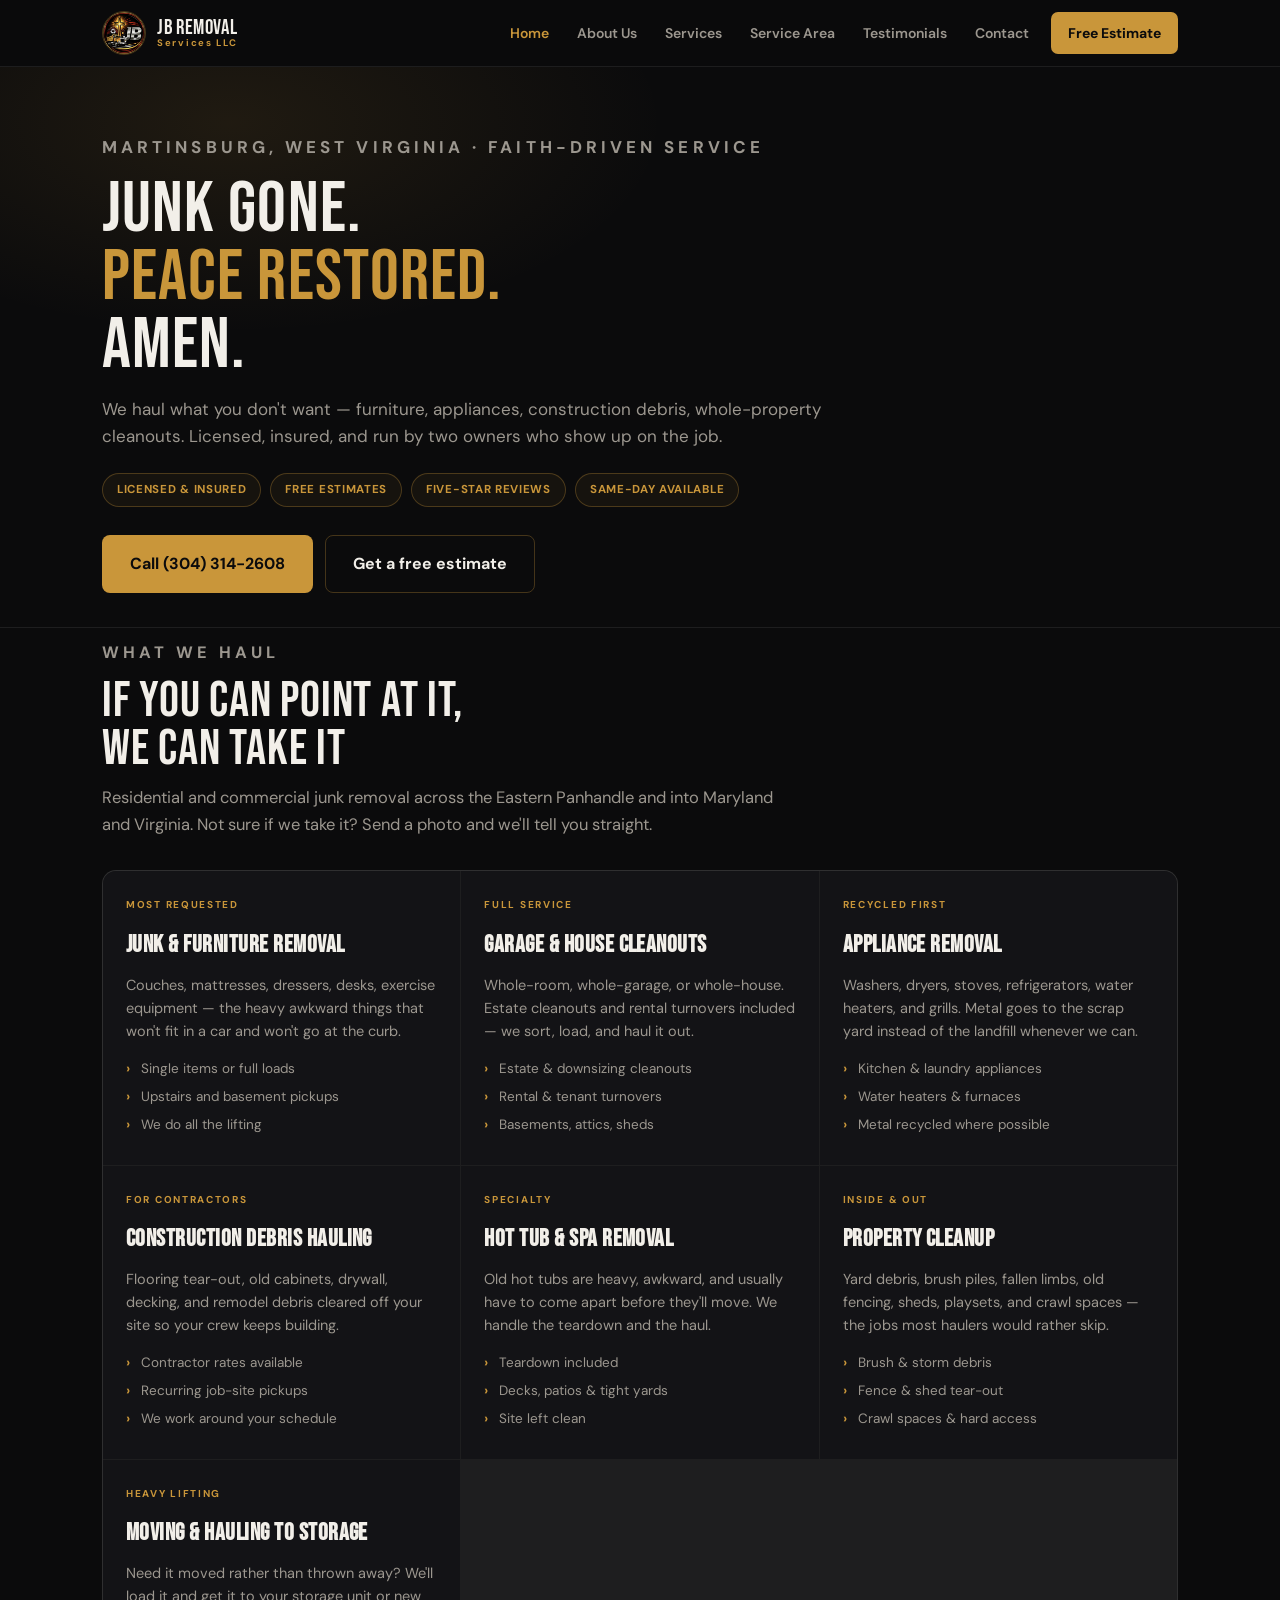
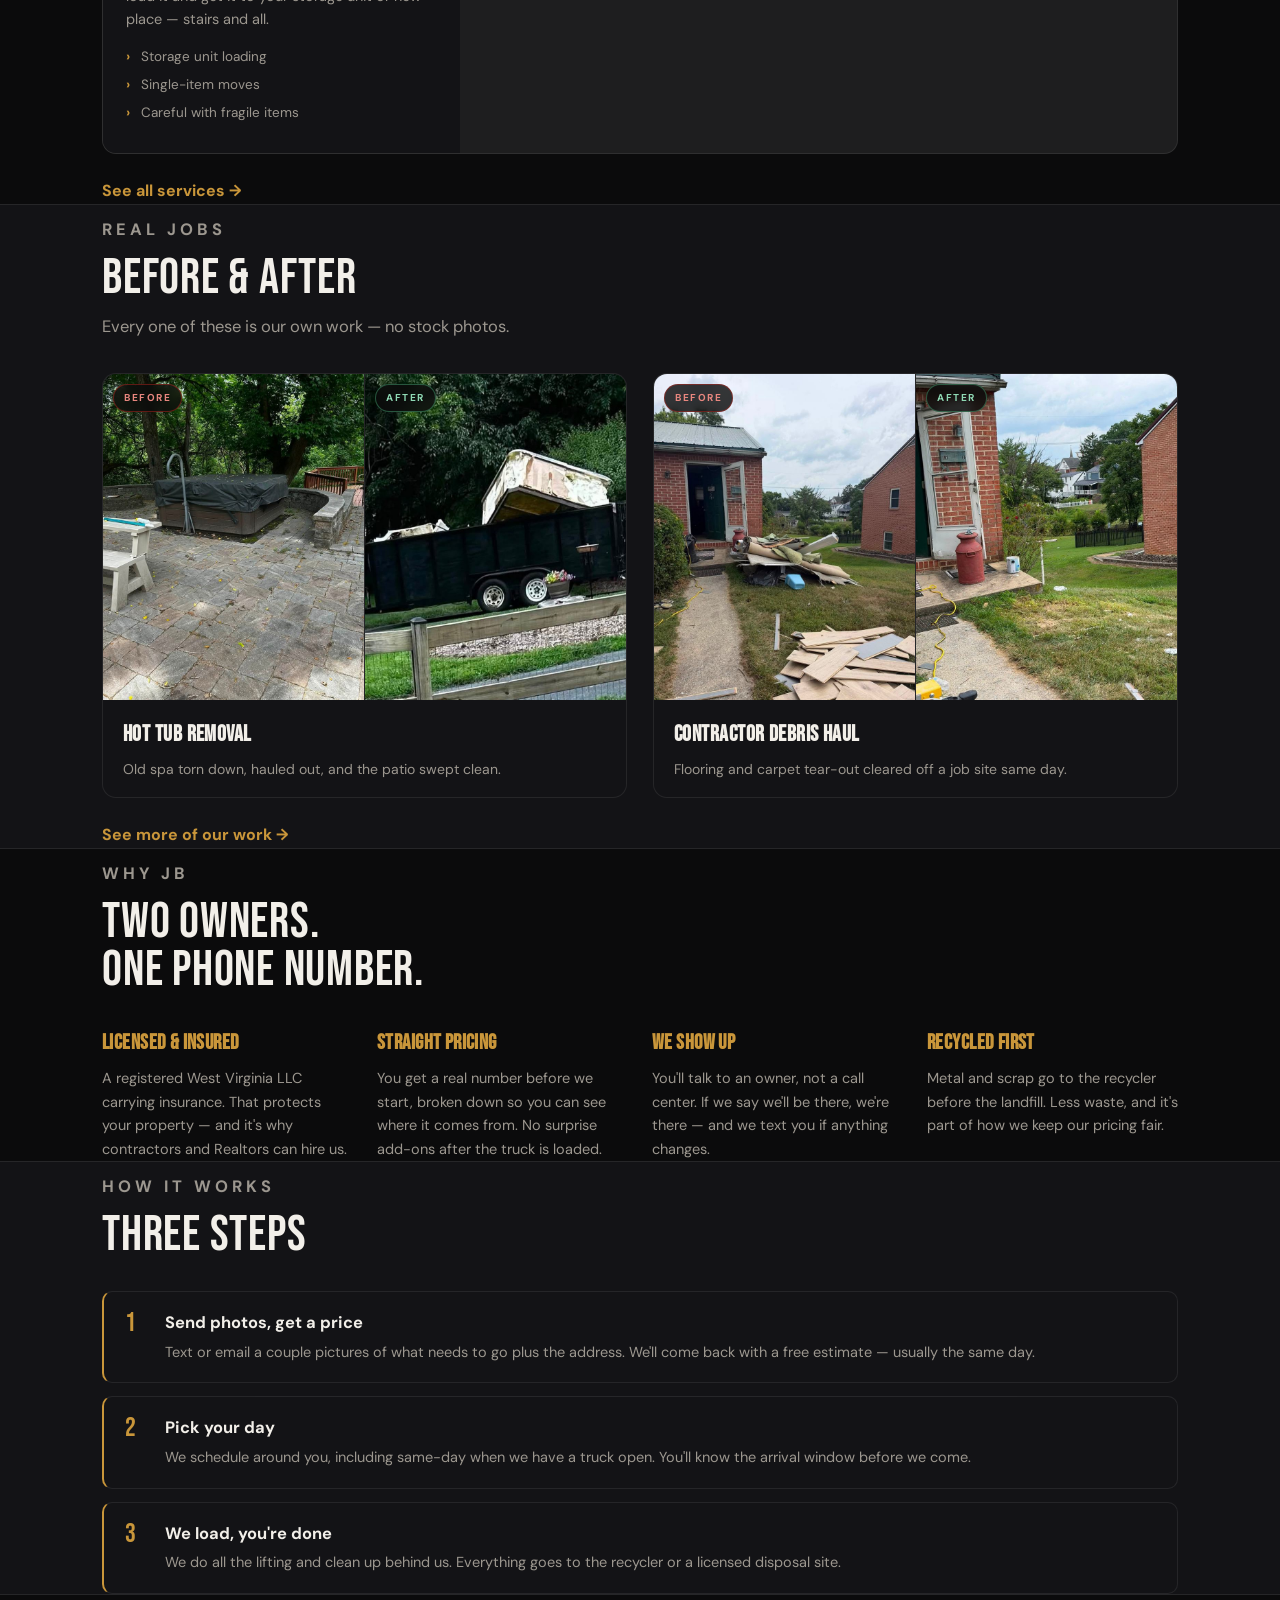
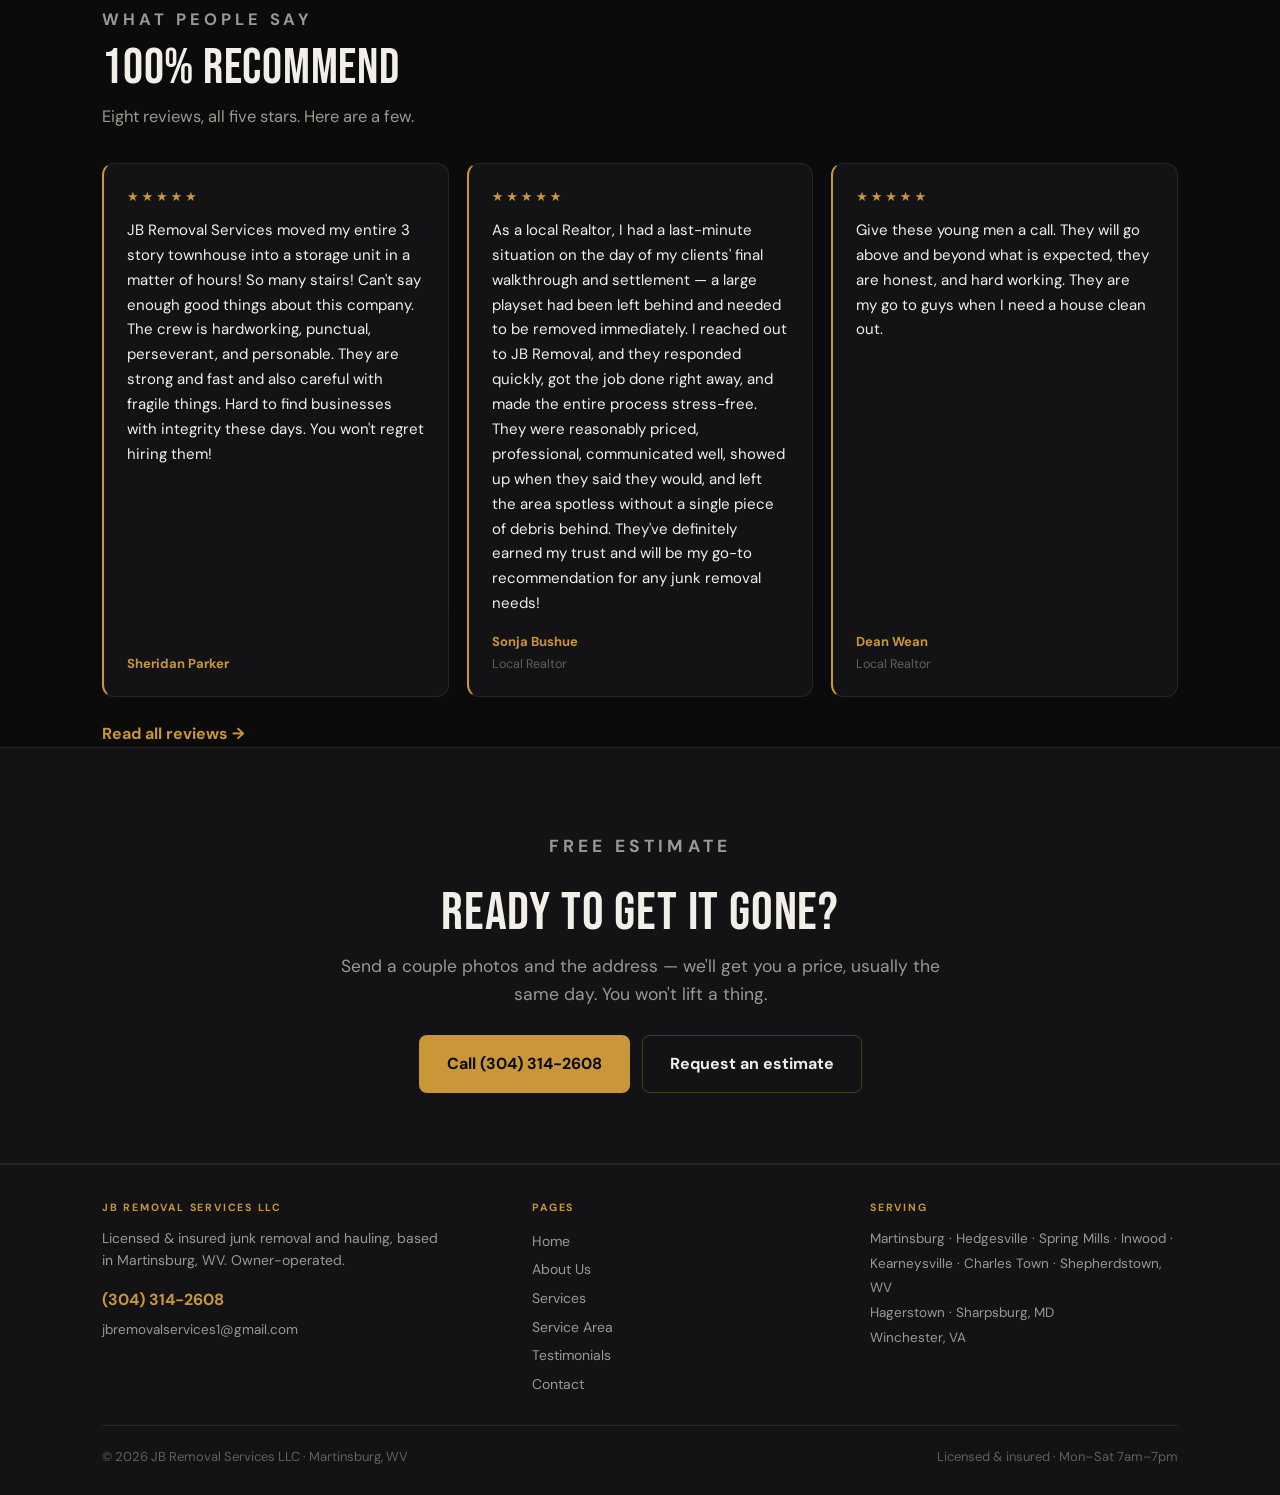
==== index.html @ 70700428 "Add files via upload" ====
<!DOCTYPE html>
<html lang="en">
<head>
<meta charset="UTF-8">
<meta name="viewport" content="width=device-width, initial-scale=1.0">
<title>Junk Removal in Martinsburg, WV | JB Removal Services</title>
<meta name="description" content="Licensed & insured junk removal in Martinsburg, WV. Furniture, appliances, cleanouts, construction debris, hot tub removal. Serving WV, MD & VA. Free estimates — call (304) 314-2608.">
<link rel="canonical" href="https://jbremovalservices.com/">
<meta name="robots" content="index, follow">
<meta property="og:type" content="website">
<meta property="og:site_name" content="JB Removal Services">
<meta property="og:title" content="Junk Removal in Martinsburg, WV | JB Removal Services">
<meta property="og:description" content="Licensed & insured junk removal in Martinsburg, WV. Furniture, appliances, cleanouts, construction debris, hot tub removal. Serving WV, MD & VA. Free estimates — call (304) 314-2608.">
<meta property="og:url" content="https://jbremovalservices.com/">
<meta property="og:image" content="https://jbremovalservices.com/logo.jpg">
<meta name="theme-color" content="#0B0B0C">
<link rel="icon" href="logo.jpg">
<link rel="preconnect" href="https://fonts.googleapis.com">
<link rel="preconnect" href="https://fonts.gstatic.com" crossorigin>
<link href="https://fonts.googleapis.com/css2?family=Bebas+Neue&family=DM+Sans:wght@400;500;600;700&display=swap" rel="stylesheet">
<link rel="stylesheet" href="style.css">
<script type="application/ld+json">
{
  "@context": "https://schema.org",
  "@type": "LocalBusiness",
  "@id": "https://jbremovalservices.com/#business",
  "name": "JB Removal Services",
  "alternateName": "JB Removal Services LLC",
  "description": "Licensed and insured junk removal, hauling, and property cleanout services for residential and commercial customers across West Virginia's Eastern Panhandle, western Maryland, and northern Virginia.",
  "url": "https://jbremovalservices.com/",
  "logo": "https://jbremovalservices.com/logo.jpg",
  "image": "https://jbremovalservices.com/hot-tub-after.jpg",
  "telephone": "+13043142608",
  "email": "jbremovalservices1@gmail.com",
  "priceRange": "$$",
  "foundingDate": "2026",
  "address": {
    "@type": "PostalAddress",
    "addressLocality": "Martinsburg",
    "addressRegion": "WV",
    "postalCode": "25403",
    "addressCountry": "US"
  },
  "areaServed": [
    { "@type": "City", "name": "Martinsburg", "addressRegion": "WV" },
    { "@type": "City", "name": "Hedgesville", "addressRegion": "WV" },
    { "@type": "City", "name": "Spring Mills", "addressRegion": "WV" },
    { "@type": "City", "name": "Inwood", "addressRegion": "WV" },
    { "@type": "City", "name": "Kearneysville", "addressRegion": "WV" },
    { "@type": "City", "name": "Charles Town", "addressRegion": "WV" },
    { "@type": "City", "name": "Shepherdstown", "addressRegion": "WV" },
    { "@type": "City", "name": "Hagerstown", "addressRegion": "MD" },
    { "@type": "City", "name": "Sharpsburg", "addressRegion": "MD" },
    { "@type": "City", "name": "Winchester", "addressRegion": "VA" }
  ],
  "openingHoursSpecification": [{
    "@type": "OpeningHoursSpecification",
    "dayOfWeek": ["Monday","Tuesday","Wednesday","Thursday","Friday","Saturday"],
    "opens": "07:00",
    "closes": "19:00"
  }],
  "aggregateRating": {
    "@type": "AggregateRating",
    "ratingValue": "5",
    "reviewCount": "11",
    "bestRating": "5"
  },
  "hasOfferCatalog": {
    "@type": "OfferCatalog",
    "name": "Junk Removal & Hauling Services",
    "itemListElement": [
      { "@type": "Offer", "itemOffered": { "@type": "Service", "name": "Junk & Furniture Removal" } },
      { "@type": "Offer", "itemOffered": { "@type": "Service", "name": "Garage & House Cleanouts" } },
      { "@type": "Offer", "itemOffered": { "@type": "Service", "name": "Appliance Removal" } },
      { "@type": "Offer", "itemOffered": { "@type": "Service", "name": "Construction Debris Hauling" } },
      { "@type": "Offer", "itemOffered": { "@type": "Service", "name": "Hot Tub & Spa Removal" } },
      { "@type": "Offer", "itemOffered": { "@type": "Service", "name": "Property Cleanup" } },
      { "@type": "Offer", "itemOffered": { "@type": "Service", "name": "Moving & Hauling to Storage" } }
    ]
  }
}
</script>
</head>
<body>
<header class="bar">
  <div class="bar-in">
    <a class="brand" href="index.html">
      <img src="logo.jpg" alt="JB Removal Services logo" width="44" height="44">
      <span class="brand-txt">JB Removal<span>Services LLC</span></span>
    </a>
    <button class="burger" aria-label="Menu" aria-expanded="false" onclick="var n=document.getElementById('nav');n.classList.toggle('open');this.setAttribute('aria-expanded',n.classList.contains('open'))">&#9776;</button>
    <nav id="nav">
    <a href="index.html" aria-current="page">Home</a>
    <a href="about.html">About Us</a>
    <a href="services.html">Services</a>
    <a href="service-area.html">Service Area</a>
    <a href="testimonials.html">Testimonials</a>
    <a href="contact.html">Contact</a>
    <a class="nav-cta" href="contact.html">Free Estimate</a>
    </nav>
  </div>
</header>
<main>
  <div class="phead">
    <div class="wrap">
      <p class="eyebrow">Martinsburg, West Virginia &middot; Faith-driven service</p>
      <h1 class="display">Junk gone.<br><span style="color:var(--gold)">Peace restored.</span><br>Amen.</h1>
      <p>We haul what you don't want — furniture, appliances, construction debris, whole-property cleanouts.
         Licensed, insured, and run by two owners who show up on the job.</p>
      <div class="trust" style="margin-top:22px">
        <span class="chip">Licensed &amp; insured</span>
        <span class="chip">Free estimates</span>
        <span class="chip">Five-star reviews</span>
        <span class="chip">Same-day available</span>
      </div>
      <div class="cta-row" style="margin-top:28px">
        <a class="btn btn-gold" href="tel:+13043142608">Call (304) 314-2608</a>
        <a class="btn btn-ghost" href="contact.html">Get a free estimate</a>
      </div>
    </div>
  </div>

  <section class="wrap">
    <div class="sec-head">
      <p class="eyebrow">What we haul</p>
      <h2 class="display">If you can point at it,<br>we can take it</h2>
      <p>Residential and commercial junk removal across the Eastern Panhandle and into Maryland and Virginia.
         Not sure if we take it? Send a photo and we'll tell you straight.</p>
    </div>
    <div class="svc-grid">
      <article class="svc">
        <span class="svc-tag">Most requested</span>
        <h3>Junk &amp; furniture removal</h3>
        <p>Couches, mattresses, dressers, desks, exercise equipment — the heavy awkward things that won't fit in a car and won't go at the curb.</p>
        <ul><li>Single items or full loads</li><li>Upstairs and basement pickups</li><li>We do all the lifting</li></ul>
      </article>
      <article class="svc">
        <span class="svc-tag">Full service</span>
        <h3>Garage &amp; house cleanouts</h3>
        <p>Whole-room, whole-garage, or whole-house. Estate cleanouts and rental turnovers included — we sort, load, and haul it out.</p>
        <ul><li>Estate &amp; downsizing cleanouts</li><li>Rental &amp; tenant turnovers</li><li>Basements, attics, sheds</li></ul>
      </article>
      <article class="svc">
        <span class="svc-tag">Recycled first</span>
        <h3>Appliance removal</h3>
        <p>Washers, dryers, stoves, refrigerators, water heaters, and grills. Metal goes to the scrap yard instead of the landfill whenever we can.</p>
        <ul><li>Kitchen &amp; laundry appliances</li><li>Water heaters &amp; furnaces</li><li>Metal recycled where possible</li></ul>
      </article>
      <article class="svc">
        <span class="svc-tag">For contractors</span>
        <h3>Construction debris hauling</h3>
        <p>Flooring tear-out, old cabinets, drywall, decking, and remodel debris cleared off your site so your crew keeps building.</p>
        <ul><li>Contractor rates available</li><li>Recurring job-site pickups</li><li>We work around your schedule</li></ul>
      </article>
      <article class="svc">
        <span class="svc-tag">Specialty</span>
        <h3>Hot tub &amp; spa removal</h3>
        <p>Old hot tubs are heavy, awkward, and usually have to come apart before they'll move. We handle the teardown and the haul.</p>
        <ul><li>Teardown included</li><li>Decks, patios &amp; tight yards</li><li>Site left clean</li></ul>
      </article>
      <article class="svc">
        <span class="svc-tag">Inside &amp; out</span>
        <h3>Property cleanup</h3>
        <p>Yard debris, brush piles, fallen limbs, old fencing, sheds, playsets, and crawl spaces — the jobs most haulers would rather skip.</p>
        <ul><li>Brush &amp; storm debris</li><li>Fence &amp; shed tear-out</li><li>Crawl spaces &amp; hard access</li></ul>
      </article>
      <article class="svc">
        <span class="svc-tag">Heavy lifting</span>
        <h3>Moving &amp; hauling to storage</h3>
        <p>Need it moved rather than thrown away? We'll load it and get it to your storage unit or new place — stairs and all.</p>
        <ul><li>Storage unit loading</li><li>Single-item moves</li><li>Careful with fragile items</li></ul>
      </article>
    </div>
    <p style="margin-top:24px"><a href="services.html" style="color:var(--gold);font-weight:700;text-decoration:none">See all services &rarr;</a></p>
  </section>

  <div class="band">
    <section class="wrap">
      <div class="sec-head">
        <p class="eyebrow">Real jobs</p>
        <h2 class="display">Before &amp; after</h2>
        <p>Every one of these is our own work — no stock photos.</p>
      </div>
      <div class="ba-grid">
      <article class="ba">
        <div class="ba-imgs">
          <figure class="ba-fig before">
            <img src="hot-tub-before.jpg" alt="Hot tub removal before — JB Removal Services, Martinsburg WV" width="760" height="950" loading="lazy">
            <figcaption>Before</figcaption>
          </figure>
          <figure class="ba-fig after">
            <img src="hot-tub-after.jpg" alt="Hot tub removal after — area cleared by JB Removal Services" width="760" height="950" loading="lazy">
            <figcaption>After</figcaption>
          </figure>
        </div>
        <div class="ba-body">
          <h3>Hot tub removal</h3>
          <p>Old spa torn down, hauled out, and the patio swept clean.</p>
        </div>
      </article>
      <article class="ba">
        <div class="ba-imgs">
          <figure class="ba-fig before">
            <img src="construction-debris-before.jpg" alt="Contractor debris haul before — JB Removal Services, Martinsburg WV" width="760" height="950" loading="lazy">
            <figcaption>Before</figcaption>
          </figure>
          <figure class="ba-fig after">
            <img src="construction-debris-after.jpg" alt="Contractor debris haul after — area cleared by JB Removal Services" width="760" height="950" loading="lazy">
            <figcaption>After</figcaption>
          </figure>
        </div>
        <div class="ba-body">
          <h3>Contractor debris haul</h3>
          <p>Flooring and carpet tear-out cleared off a job site same day.</p>
        </div>
      </article>
    </div>
      <p style="margin-top:24px"><a href="services.html#gallery" style="color:var(--gold);font-weight:700;text-decoration:none">See more of our work &rarr;</a></p>
    </section>
  </div>

  <section class="wrap">
    <div class="sec-head">
      <p class="eyebrow">Why JB</p>
      <h2 class="display">Two owners.<br>One phone number.</h2>
    </div>
    <div class="value-grid">
      <div class="value">
        <h3>Licensed &amp; insured</h3>
        <p>A registered West Virginia LLC carrying insurance. That protects your property — and it's why contractors and Realtors can hire us.</p>
      </div>
      <div class="value">
        <h3>Straight pricing</h3>
        <p>You get a real number before we start, broken down so you can see where it comes from. No surprise add-ons after the truck is loaded.</p>
      </div>
      <div class="value">
        <h3>We show up</h3>
        <p>You'll talk to an owner, not a call center. If we say we'll be there, we're there — and we text you if anything changes.</p>
      </div>
      <div class="value">
        <h3>Recycled first</h3>
        <p>Metal and scrap go to the recycler before the landfill. Less waste, and it's part of how we keep our pricing fair.</p>
      </div>
    </div>
  </section>

  <div class="band">
    <section class="wrap">
      <div class="sec-head">
        <p class="eyebrow">How it works</p>
        <h2 class="display">Three steps</h2>
      </div>
      <div class="steps">
        <div class="step"><span class="step-n">1</span><div>
          <h3>Send photos, get a price</h3>
          <p>Text or email a couple pictures of what needs to go plus the address. We'll come back with a free estimate — usually the same day.</p>
        </div></div>
        <div class="step"><span class="step-n">2</span><div>
          <h3>Pick your day</h3>
          <p>We schedule around you, including same-day when we have a truck open. You'll know the arrival window before we come.</p>
        </div></div>
        <div class="step"><span class="step-n">3</span><div>
          <h3>We load, you're done</h3>
          <p>We do all the lifting and clean up behind us. Everything goes to the recycler or a licensed disposal site.</p>
        </div></div>
      </div>
    </section>
  </div>

  <section class="wrap">
    <div class="sec-head">
      <p class="eyebrow">What people say</p>
      <h2 class="display">100% recommend</h2>
      <p>Eight reviews, all five stars. Here are a few.</p>
    </div>
    <div class="rev-grid">
      <article class="rev">
        <div class="rev-stars" aria-label="5 out of 5 stars">&#9733;&#9733;&#9733;&#9733;&#9733;</div>
        <blockquote>JB Removal Services moved my entire 3 story townhouse into a storage unit in a matter of hours! So many stairs! Can't say enough good things about this company. The crew is hardworking, punctual, perseverant, and personable. They are strong and fast and also careful with fragile things. Hard to find businesses with integrity these days. You won't regret hiring them!</blockquote>
        <cite>Sheridan Parker</cite>
      </article>
      <article class="rev">
        <div class="rev-stars" aria-label="5 out of 5 stars">&#9733;&#9733;&#9733;&#9733;&#9733;</div>
        <blockquote>As a local Realtor, I had a last-minute situation on the day of my clients' final walkthrough and settlement — a large playset had been left behind and needed to be removed immediately. I reached out to JB Removal, and they responded quickly, got the job done right away, and made the entire process stress-free. They were reasonably priced, professional, communicated well, showed up when they said they would, and left the area spotless without a single piece of debris behind. They've definitely earned my trust and will be my go-to recommendation for any junk removal needs!</blockquote>
        <cite>Sonja Bushue<span class="role">Local Realtor</span></cite>
      </article>
      <article class="rev">
        <div class="rev-stars" aria-label="5 out of 5 stars">&#9733;&#9733;&#9733;&#9733;&#9733;</div>
        <blockquote>Give these young men a call. They will go above and beyond what is expected, they are honest, and hard working. They are my go to guys when I need a house clean out.</blockquote>
        <cite>Dean Wean<span class="role">Local Realtor</span></cite>
      </article>
    </div>
    <p style="margin-top:24px"><a href="testimonials.html" style="color:var(--gold);font-weight:700;text-decoration:none">Read all reviews &rarr;</a></p>
  </section>

  <div class="band">
    <section class="wrap final">
      <p class="eyebrow">Free estimate</p>
      <h2 class="display" style="margin-top:12px">Ready to get it gone?</h2>
      <p>Send a couple photos and the address — we'll get you a price, usually the same day. You won't lift a thing.</p>
      <div class="cta-row">
        <a class="btn btn-gold" href="tel:+13043142608">Call (304) 314-2608</a>
        <a class="btn btn-ghost" href="contact.html">Request an estimate</a>
      </div>
    </section>
  </div>
</main>
<footer>
  <div class="wrap">
    <div class="foot-grid">
      <div>
        <h4>JB Removal Services LLC</h4>
        <p style="color:var(--ash);font-size:14px;max-width:34ch">Licensed &amp; insured junk removal and hauling, based in Martinsburg, WV. Owner-operated.</p>
        <p style="margin-top:12px"><a href="tel:+13043142608" style="color:var(--gold);font-weight:700;font-size:16px">(304) 314-2608</a></p>
        <p><a href="mailto:jbremovalservices1@gmail.com" style="color:var(--ash);font-size:13.5px">jbremovalservices1@gmail.com</a></p>
      </div>
      <div>
        <h4>Pages</h4>
        <a href="index.html">Home</a>
        <a href="about.html">About Us</a>
        <a href="services.html">Services</a>
        <a href="service-area.html">Service Area</a>
        <a href="testimonials.html">Testimonials</a>
        <a href="contact.html">Contact</a>
      </div>
      <div>
        <h4>Serving</h4>
        <p style="color:var(--ash);font-size:13.5px;line-height:1.85">Martinsburg &middot; Hedgesville &middot; Spring Mills &middot; Inwood &middot; Kearneysville &middot; Charles Town &middot; Shepherdstown, WV<br>Hagerstown &middot; Sharpsburg, MD<br>Winchester, VA</p>
      </div>
    </div>
    <div class="foot-bot">
      <span>&copy; <span id="yr">2026</span> JB Removal Services LLC &middot; Martinsburg, WV</span>
      <span>Licensed &amp; insured &middot; Mon&ndash;Sat 7am&ndash;7pm</span>
    </div>
  </div>
</footer>
<script>
  document.getElementById('yr').textContent=new Date().getFullYear();
</script>
</body>
</html>
---- style.css ----
/* JB Removal Services — shared styles */
:root{
  --ink:#0B0B0C;
  --coal:#131316;
  --slate:#1C1C20;
  --line:rgba(255,255,255,.08);
  --line-gold:rgba(201,150,58,.3);
  --gold:#C9963A;
  --gold-lt:#E8C169;
  --rust:#B4271F;
  --bone:#F2EFE9;
  --ash:#9C978F;
  --dim:#635E57;
  --green:#4CAF7D;
}
*{margin:0;padding:0;box-sizing:border-box}
html{scroll-behavior:smooth}
body{background:var(--ink);color:var(--bone);font-family:'DM Sans',system-ui,-apple-system,sans-serif;line-height:1.62;-webkit-font-smoothing:antialiased}
img{max-width:100%;display:block}
a{color:inherit}
.wrap{max-width:1120px;margin:0 auto;padding:0 22px}
.display{font-family:'Bebas Neue',Impact,sans-serif;letter-spacing:.015em;line-height:.95;text-transform:uppercase;font-weight:400}
.eyebrow{font-size:11px;letter-spacing:.24em;text-transform:uppercase;color:var(--gold);font-weight:700}
.sr{position:absolute;width:1px;height:1px;overflow:hidden;clip:rect(0 0 0 0)}

/* ---------- header / nav ---------- */
.bar{position:sticky;top:0;z-index:60;background:rgba(11,11,12,.94);backdrop-filter:blur(12px);border-bottom:1px solid var(--line)}
.bar-in{max-width:1120px;margin:0 auto;padding:11px 22px;display:flex;align-items:center;gap:18px}
.brand{display:flex;align-items:center;gap:11px;text-decoration:none;flex-shrink:0}
.brand img{width:44px;height:44px;border-radius:50%;border:1.5px solid var(--line-gold)}
.brand-txt{font-family:'Bebas Neue',sans-serif;font-size:21px;letter-spacing:.03em;line-height:1.02;white-space:nowrap}
.brand-txt span{color:var(--gold);display:block;font-size:9.5px;letter-spacing:.18em;font-family:'DM Sans',sans-serif;font-weight:700;color:var(--gold)}
nav{margin-left:auto;display:flex;align-items:center;gap:4px}
nav a{text-decoration:none;font-size:14px;font-weight:600;color:var(--ash);padding:8px 12px;border-radius:6px;white-space:nowrap}
nav a:hover{color:var(--bone)}
nav a[aria-current=page]{color:var(--gold)}
.nav-cta{background:var(--gold);color:#0B0B0C!important;font-weight:700;padding:10px 17px!important;border-radius:7px;margin-left:6px}
.nav-cta:hover{background:var(--gold-lt)}
.burger{display:none;margin-left:auto;background:none;border:1px solid var(--line);color:var(--bone);width:42px;height:38px;border-radius:7px;font-size:19px;cursor:pointer}
@media(max-width:900px){
  nav{display:none;position:absolute;top:100%;left:0;right:0;background:var(--coal);border-bottom:1px solid var(--line);flex-direction:column;align-items:stretch;padding:8px 14px 16px;gap:2px}
  nav.open{display:flex}
  nav a{padding:13px 8px;font-size:15.5px;border-bottom:1px solid var(--line)}
  .nav-cta{text-align:center;margin:10px 0 0;border-bottom:none!important}
  .burger{display:block}
  .brand-txt{font-size:18px}
  .brand img{width:38px;height:38px}
}

/* ---------- buttons ---------- */
.btn{display:inline-flex;align-items:center;justify-content:center;gap:9px;font-weight:700;font-size:16px;padding:15px 27px;border-radius:8px;text-decoration:none;border:1px solid transparent;transition:background .18s,transform .12s;cursor:pointer;font-family:inherit}
.btn-gold{background:var(--gold);color:#0B0B0C}
.btn-gold:hover{background:var(--gold-lt);transform:translateY(-1px)}
.btn-ghost{border-color:var(--line-gold);color:var(--bone)}
.btn-ghost:hover{border-color:var(--gold)}
.cta-row{display:flex;flex-wrap:wrap;gap:12px}

/* ---------- page header ---------- */
.phead{padding:52px 0 34px;border-bottom:1px solid var(--line);position:relative;overflow:hidden}
.phead:before{content:"";position:absolute;inset:0;background:radial-gradient(620px 300px at 18% 10%,rgba(201,150,58,.11),transparent 70%)}
.phead .wrap{position:relative}
.phead h1{font-size:clamp(38px,7.5vw,72px);margin:14px 0 0}
.phead p{color:var(--ash);max-width:62ch;margin-top:15px;font-size:17px}

/* ---------- sections ---------- */
section{padding:58px 0}
.sec-head{margin-bottom:32px}
.sec-head h2{font-size:clamp(28px,5.2vw,50px);margin-top:11px}
.sec-head p{color:var(--ash);max-width:62ch;margin-top:12px;font-size:16.5px}
.band{background:var(--coal);border-top:1px solid var(--line);border-bottom:1px solid var(--line)}

/* ---------- trust chips ---------- */
.trust{display:flex;flex-wrap:wrap;gap:9px}
.chip{font-size:11.5px;font-weight:700;letter-spacing:.06em;text-transform:uppercase;color:var(--gold);border:1px solid var(--line-gold);border-radius:100px;padding:7px 14px;background:rgba(201,150,58,.06)}

/* ---------- services ---------- */
.svc-grid{display:grid;grid-template-columns:repeat(auto-fit,minmax(276px,1fr));gap:1px;background:var(--line);border:1px solid var(--line);border-radius:14px;overflow:hidden}
.svc{background:var(--coal);padding:26px 23px}
.svc h3{font-family:'Bebas Neue',sans-serif;font-size:24px;letter-spacing:.02em;margin-bottom:9px}
.svc p{color:var(--ash);font-size:14.5px;line-height:1.6}
.svc-tag{font-size:10px;letter-spacing:.17em;text-transform:uppercase;color:var(--gold);font-weight:700;display:block;margin-bottom:12px}
.svc ul{list-style:none;margin-top:12px}
.svc li{color:var(--ash);font-size:13.5px;padding:3px 0 3px 15px;position:relative}
.svc li:before{content:"›";color:var(--gold);position:absolute;left:0;font-weight:700}

/* ---------- towns ledger ---------- */
.towns{border-top:1px solid var(--line)}
.town{display:flex;align-items:baseline;gap:15px;padding:14px 3px;border-bottom:1px solid var(--line)}
.town-name{font-family:'Bebas Neue',sans-serif;font-size:clamp(21px,4.2vw,33px);letter-spacing:.02em;white-space:nowrap}
.town-dots{flex:1;border-bottom:1px dotted rgba(255,255,255,.17);transform:translateY(-5px)}
.town-note{font-size:12px;color:var(--dim);white-space:nowrap;letter-spacing:.05em;text-transform:uppercase}
.state-label{font-size:11px;letter-spacing:.2em;text-transform:uppercase;color:var(--gold);font-weight:700;margin:26px 0 4px}

/* ---------- before / after gallery ---------- */
.ba-grid{display:grid;gap:26px}
.ba{background:var(--coal);border:1px solid var(--line);border-radius:14px;overflow:hidden}
.ba-imgs{display:grid;grid-template-columns:1fr 1fr;gap:1px;background:var(--line)}
.ba-fig{margin:0;position:relative;background:var(--ink)}
.ba-fig img{width:100%;height:auto;aspect-ratio:4/5;object-fit:cover}
.ba-fig figcaption{position:absolute;top:10px;left:10px;font-size:10px;font-weight:700;letter-spacing:.15em;text-transform:uppercase;padding:5px 10px;border-radius:100px;background:rgba(11,11,12,.82);backdrop-filter:blur(4px)}
.ba-fig.before figcaption{color:#E8877F;border:1px solid rgba(180,39,31,.5)}
.ba-fig.after figcaption{color:#8FD9B4;border:1px solid rgba(76,175,125,.45)}
.ba-body{padding:17px 20px}
.ba-body h3{font-family:'Bebas Neue',sans-serif;font-size:22px;letter-spacing:.02em;margin-bottom:5px}
.ba-body p{color:var(--ash);font-size:14px}
@media(min-width:760px){.ba-grid{grid-template-columns:1fr 1fr}}

/* ---------- reviews ---------- */
.rev-grid{display:grid;grid-template-columns:repeat(auto-fit,minmax(300px,1fr));gap:18px}
.rev{background:var(--coal);border:1px solid var(--line);border-left:2px solid var(--gold);border-radius:12px;padding:22px 23px;display:flex;flex-direction:column}
.rev-stars{color:var(--gold);font-size:13px;letter-spacing:.22em;margin-bottom:11px}
.rev blockquote{font-size:15px;color:var(--bone);line-height:1.66;flex:1}
.rev cite{display:block;margin-top:15px;font-size:13px;color:var(--gold);font-style:normal;font-weight:700}
.rev .role{color:var(--dim);font-weight:400;font-size:12.5px;display:block;margin-top:2px}
.rev-stat{display:flex;flex-wrap:wrap;gap:26px;padding:20px 24px;background:var(--coal);border:1px solid var(--line-gold);border-radius:14px;margin-bottom:28px}
.rev-stat div{flex:1;min-width:120px}
.rev-stat .n{font-family:'Bebas Neue',sans-serif;font-size:40px;color:var(--gold);line-height:1}
.rev-stat .l{font-size:11.5px;letter-spacing:.13em;text-transform:uppercase;color:var(--ash);font-weight:700;margin-top:3px}

/* ---------- owners / about ---------- */
.two-col{display:grid;grid-template-columns:1fr 1fr;gap:44px;align-items:center}
@media(max-width:840px){.two-col{grid-template-columns:1fr;gap:30px}}
.prose p{color:var(--ash);font-size:16.5px;margin-bottom:15px}
.prose p strong{color:var(--bone)}
.value-grid{display:grid;grid-template-columns:repeat(auto-fit,minmax(230px,1fr));gap:24px}
.value h3{font-family:'Bebas Neue',sans-serif;font-size:21px;letter-spacing:.02em;color:var(--gold);margin-bottom:7px}
.value p{color:var(--ash);font-size:14.5px}

/* ---------- steps ---------- */
.steps{display:grid;gap:13px}
.step{display:flex;gap:16px;align-items:flex-start;background:var(--coal);border:1px solid var(--line);border-left:2px solid var(--gold);border-radius:10px;padding:18px 21px}
.step-n{font-family:'Bebas Neue',sans-serif;font-size:27px;color:var(--gold);line-height:1;min-width:24px}
.step h3{font-size:16.5px;font-weight:700;margin-bottom:4px}
.step p{color:var(--ash);font-size:14.5px}

/* ---------- contact / form ---------- */
.contact-grid{display:grid;grid-template-columns:1fr 1.12fr;gap:44px;align-items:start}
@media(max-width:860px){.contact-grid{grid-template-columns:1fr;gap:32px}}
.cinfo .big{font-family:'Bebas Neue',sans-serif;font-size:clamp(32px,6vw,48px);color:var(--gold);text-decoration:none;display:inline-block;margin:5px 0 3px;letter-spacing:.02em}
.cinfo dl{margin-top:22px}
.cinfo dt{font-size:10.5px;letter-spacing:.16em;text-transform:uppercase;color:var(--dim);font-weight:700;margin-top:17px}
.cinfo dd{font-size:15px;margin-top:3px}
.cinfo a{color:var(--gold);text-decoration:none;font-weight:600}
form{background:var(--slate);border:1px solid var(--line);border-radius:14px;padding:25px}
.f-row{display:grid;grid-template-columns:1fr 1fr;gap:14px}
@media(max-width:560px){.f-row{grid-template-columns:1fr}}
.field{margin-bottom:15px}
label{display:block;font-size:11.5px;letter-spacing:.11em;text-transform:uppercase;color:var(--ash);font-weight:700;margin-bottom:6px}
input,select,textarea{width:100%;background:var(--ink);border:1px solid var(--line);color:var(--bone);border-radius:8px;padding:12px 13px;font-family:inherit;font-size:15.5px}
input:focus,select:focus,textarea:focus{outline:2px solid var(--gold);outline-offset:1px;border-color:var(--gold)}
textarea{min-height:106px;resize:vertical}
.req{color:var(--rust)}
button[type=submit]{width:100%;background:var(--gold);color:#0B0B0C;font-weight:700;font-size:16.5px;padding:15px;border:0;border-radius:8px;cursor:pointer;font-family:inherit}
button[type=submit]:hover{background:var(--gold-lt)}
.form-note{font-size:12px;color:var(--dim);margin-top:12px;text-align:center}
.form-msg{display:none;padding:14px;border-radius:8px;font-size:15px;margin-bottom:16px}
.form-msg.ok{display:block;background:rgba(76,175,125,.12);border:1px solid rgba(76,175,125,.4);color:#8FD9B4}
.form-msg.err{display:block;background:rgba(180,39,31,.13);border:1px solid rgba(180,39,31,.45);color:#E8877F}

/* ---------- final cta ---------- */
.final{text-align:center;padding:70px 0}
.final h2{font-size:clamp(30px,6vw,54px)}
.final p{color:var(--ash);font-size:17.5px;margin:14px auto 26px;max-width:52ch}
.final .cta-row{justify-content:center}

/* ---------- footer ---------- */
footer{border-top:1px solid var(--line);padding:34px 0 28px;color:var(--dim);font-size:14px;background:var(--coal)}
.foot-grid{display:grid;grid-template-columns:1.3fr 1fr 1fr;gap:30px;margin-bottom:26px}
@media(max-width:720px){.foot-grid{grid-template-columns:1fr;gap:22px}}
.foot-grid h4{font-size:10.5px;letter-spacing:.17em;text-transform:uppercase;color:var(--gold);font-weight:700;margin-bottom:11px}
.foot-grid a{color:var(--ash);text-decoration:none;display:block;padding:3px 0;font-size:14px}
.foot-grid a:hover{color:var(--bone)}
.foot-bot{border-top:1px solid var(--line);padding-top:20px;display:flex;flex-wrap:wrap;gap:10px;justify-content:space-between;font-size:13px}

:focus-visible{outline:2px solid var(--gold);outline-offset:2px}
@media(prefers-reduced-motion:reduce){*{transition:none!important;scroll-behavior:auto}}
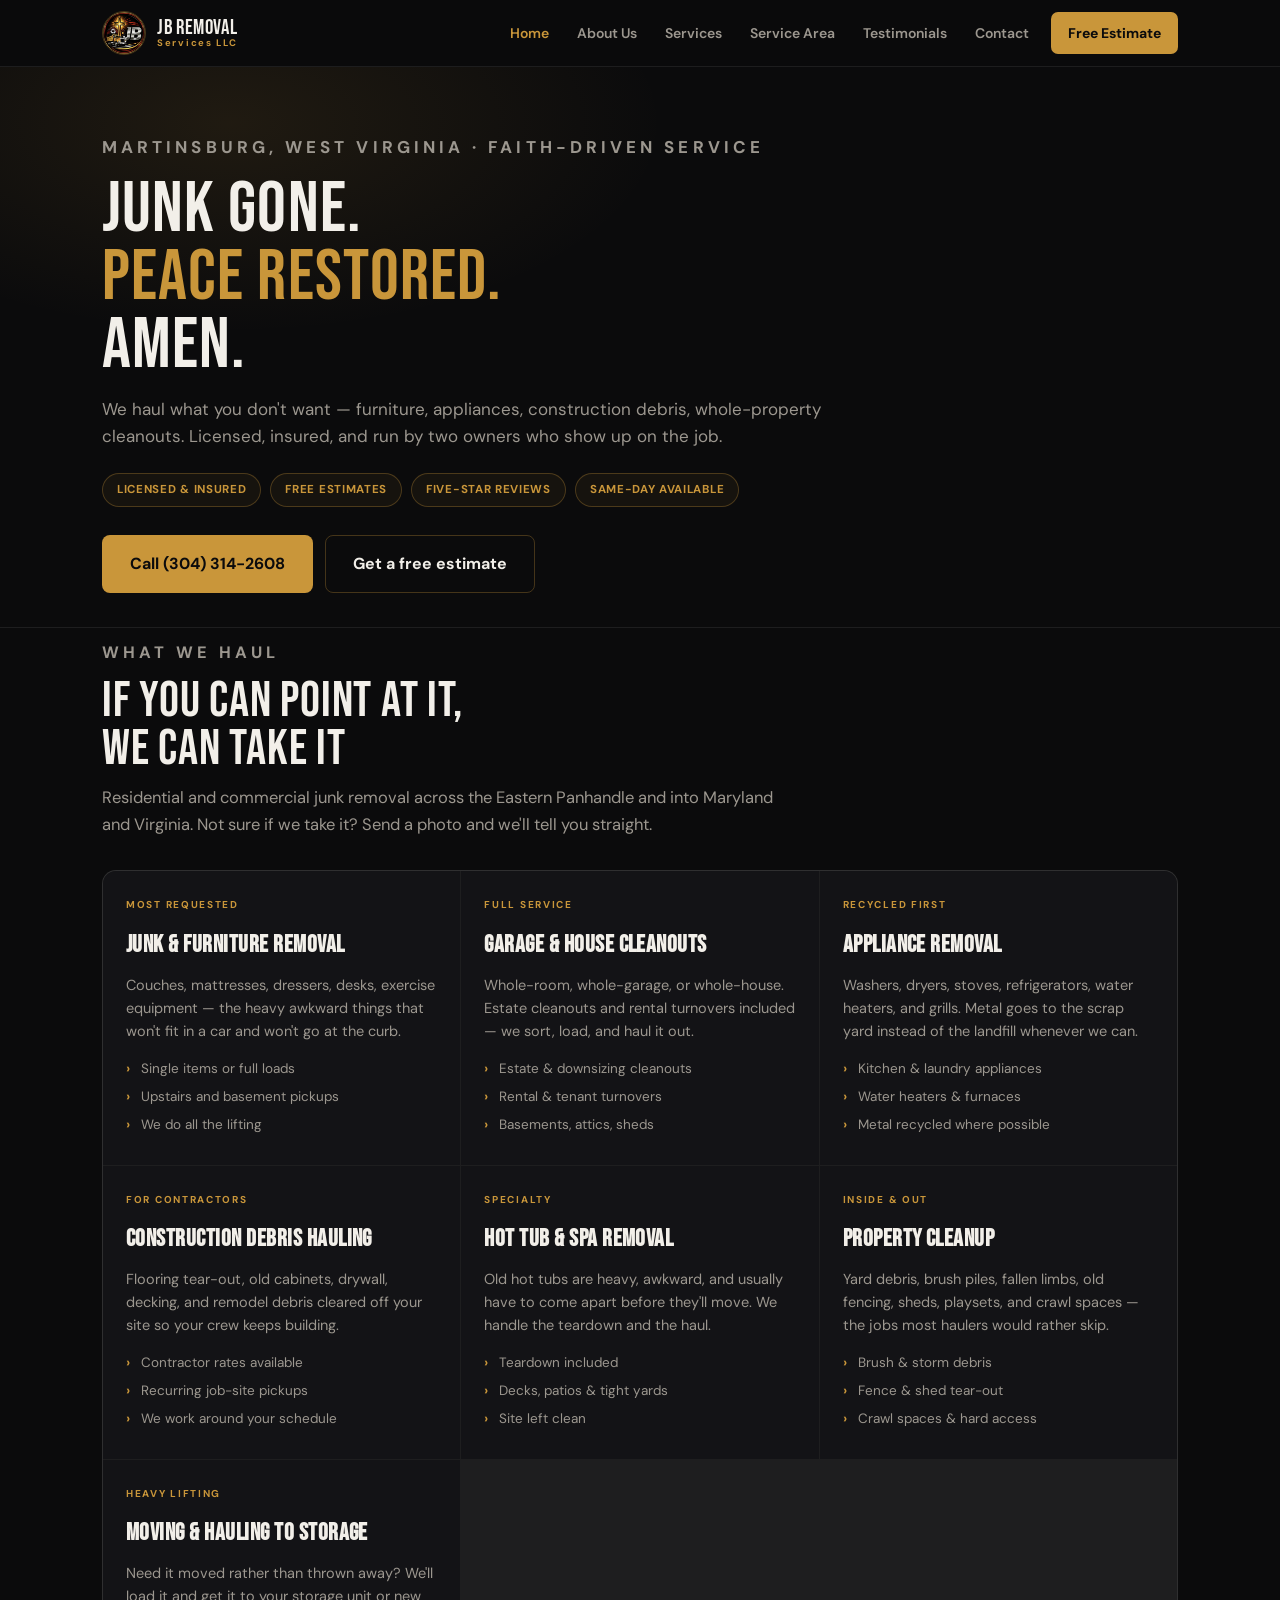
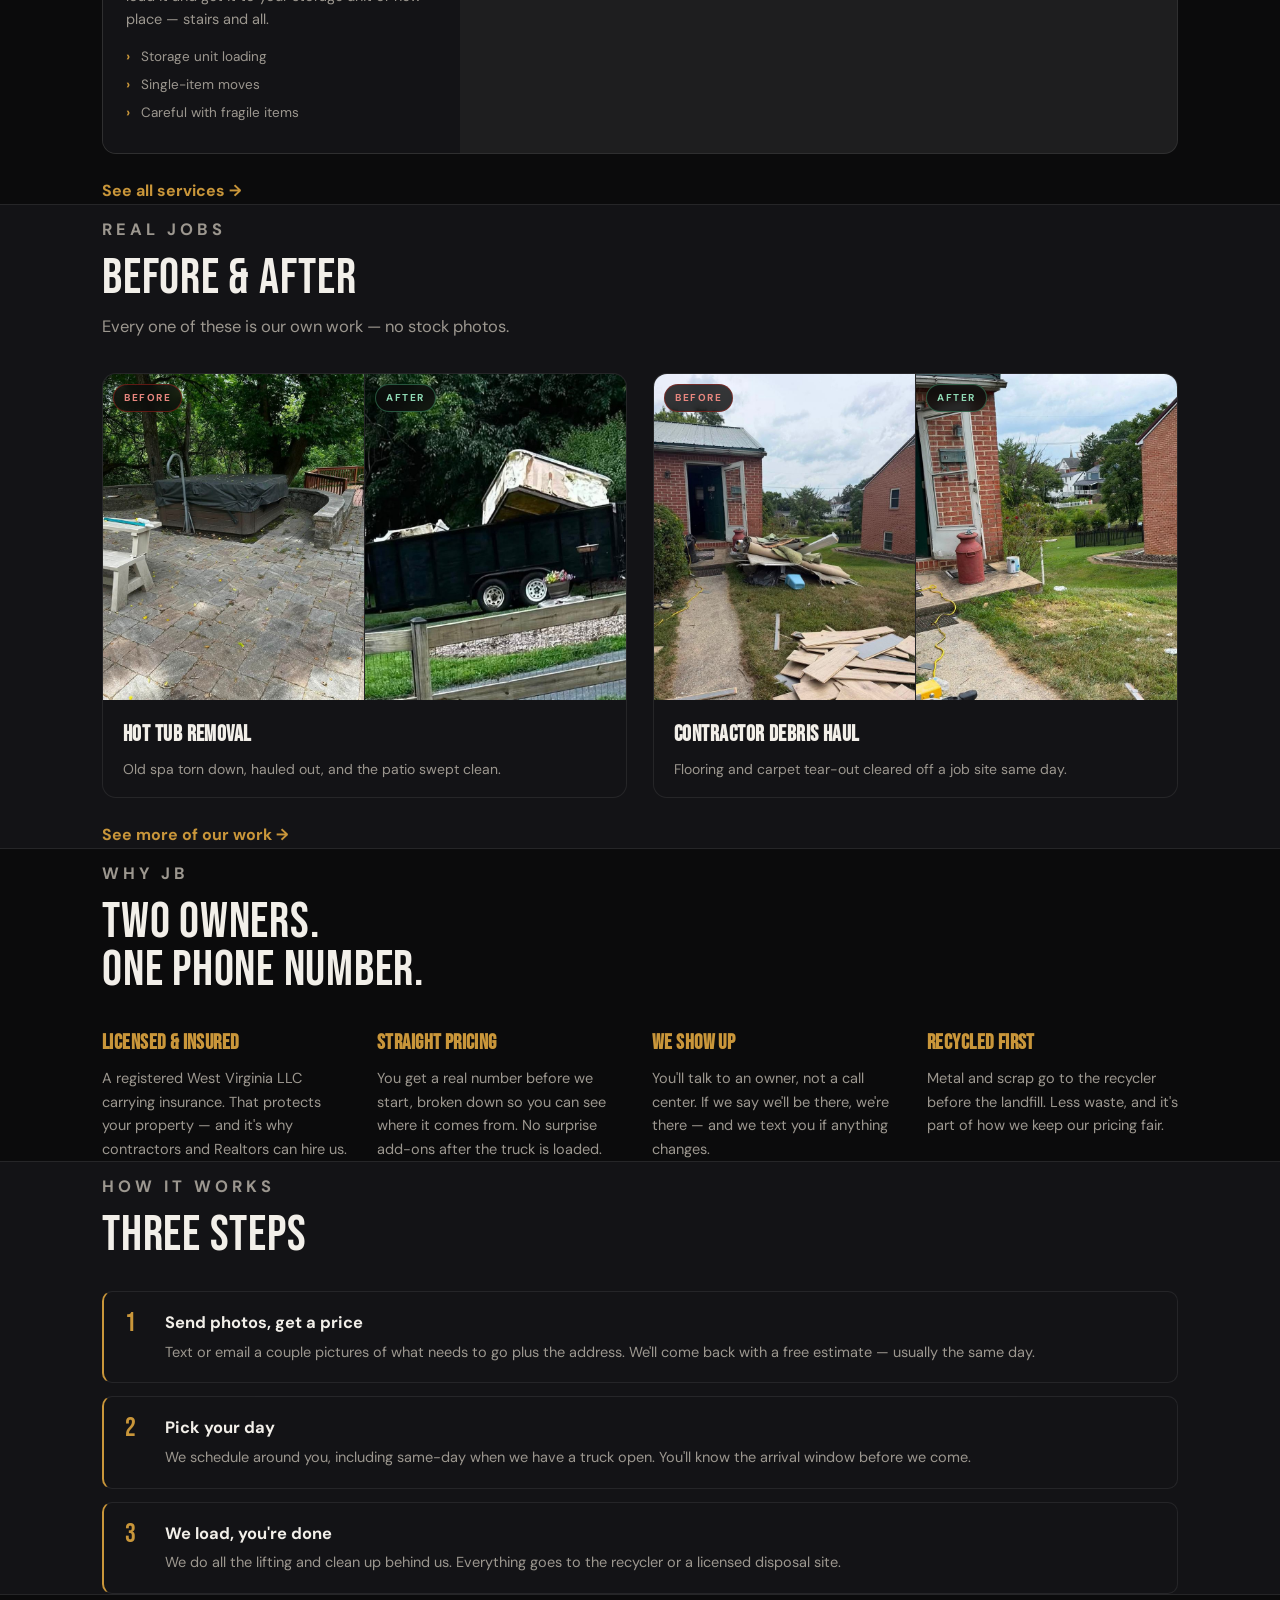
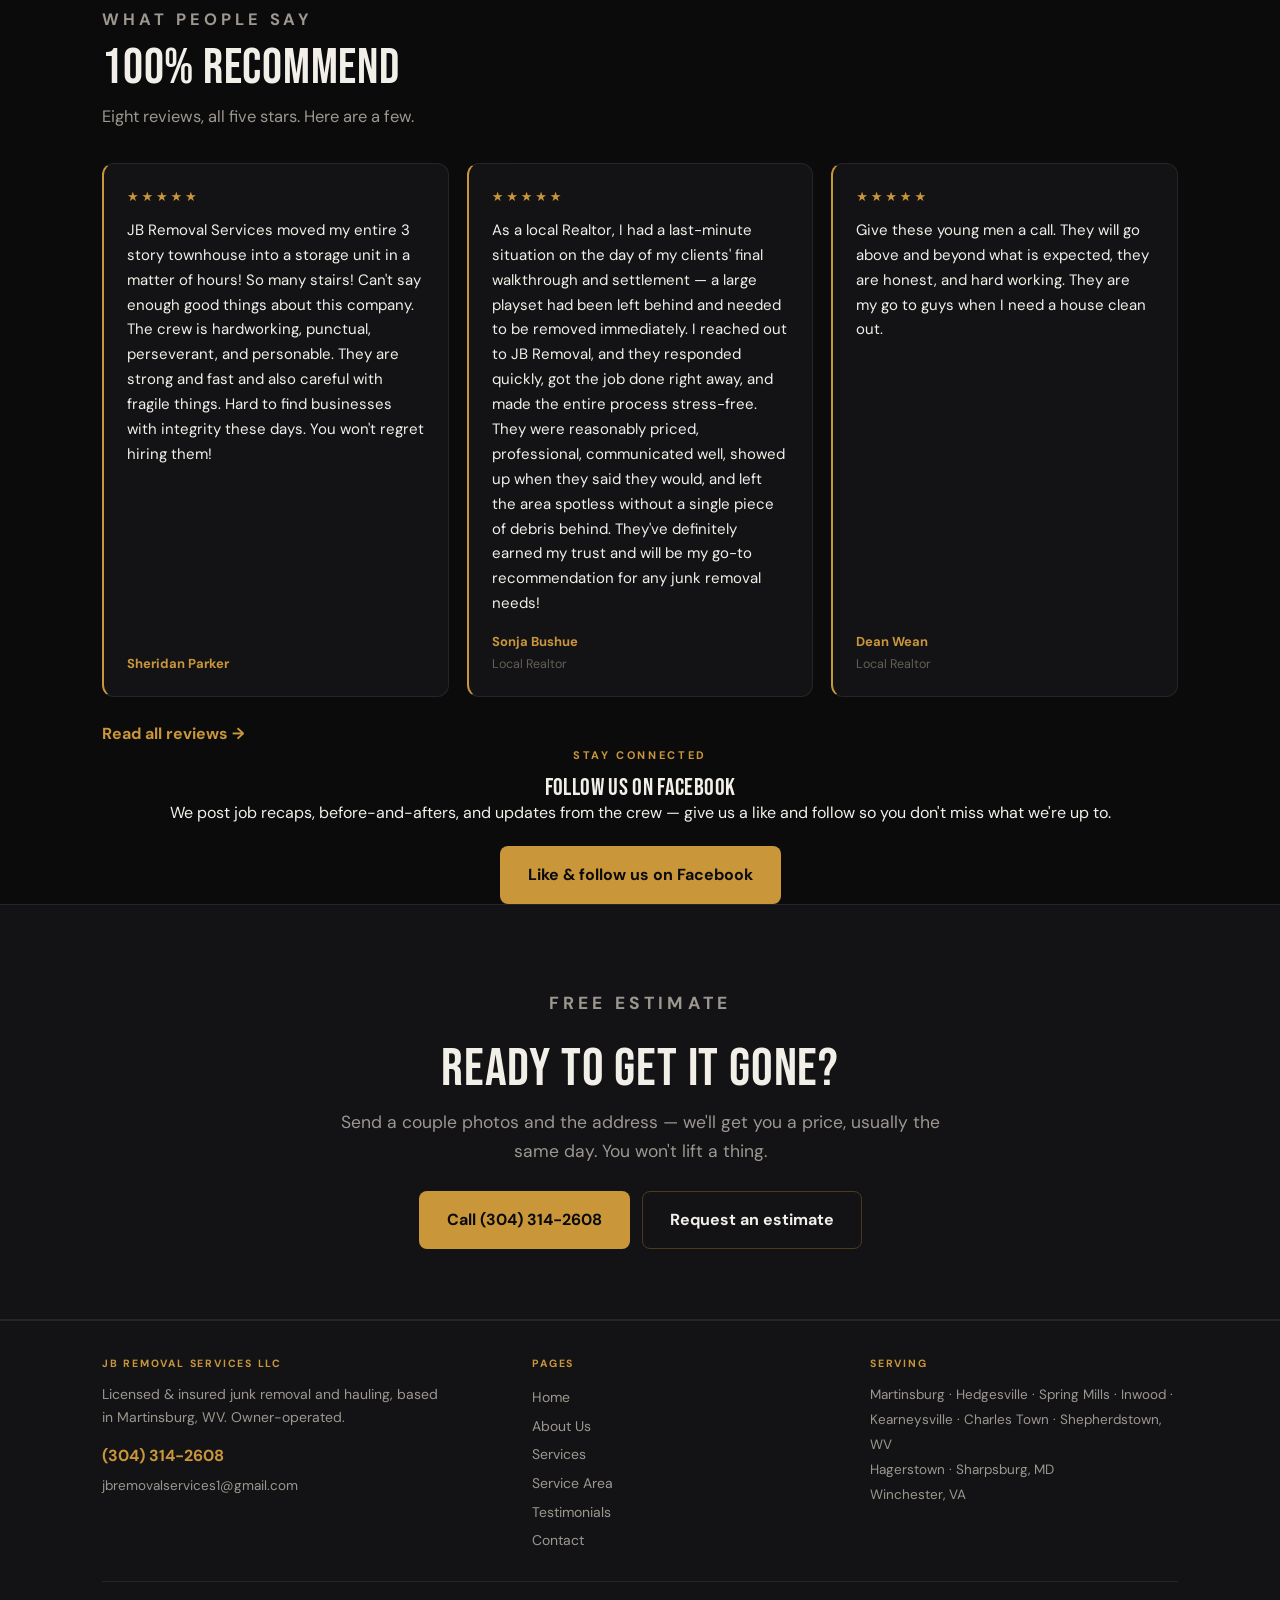
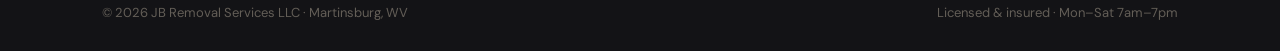
==== commit 8b9d690d: "Add files via upload" ====
--- a/index.html
+++ b/index.html
@@ -293,6 +293,15 @@
     <p style="margin-top:24px"><a href="testimonials.html" style="color:var(--gold);font-weight:700;text-decoration:none">Read all reviews &rarr;</a></p>
   </section>
 
+  <section class="wrap" style="text-align:center">
+    <p class="eyebrow">Stay connected</p>
+    <h2 class="display" style="margin-top:12px">Follow us on Facebook</h2>
+    <p>We post job recaps, before-and-afters, and updates from the crew — give us a like and follow so you don't miss what we're up to.</p>
+    <div class="cta-row" style="margin-top:20px;justify-content:center">
+      <a class="btn btn-gold" href="https://www.facebook.com/profile.php?id=61587274708575" target="_blank" rel="noopener">Like &amp; follow us on Facebook</a>
+    </div>
+  </section>
+
   <div class="band">
     <section class="wrap final">
       <p class="eyebrow">Free estimate</p>
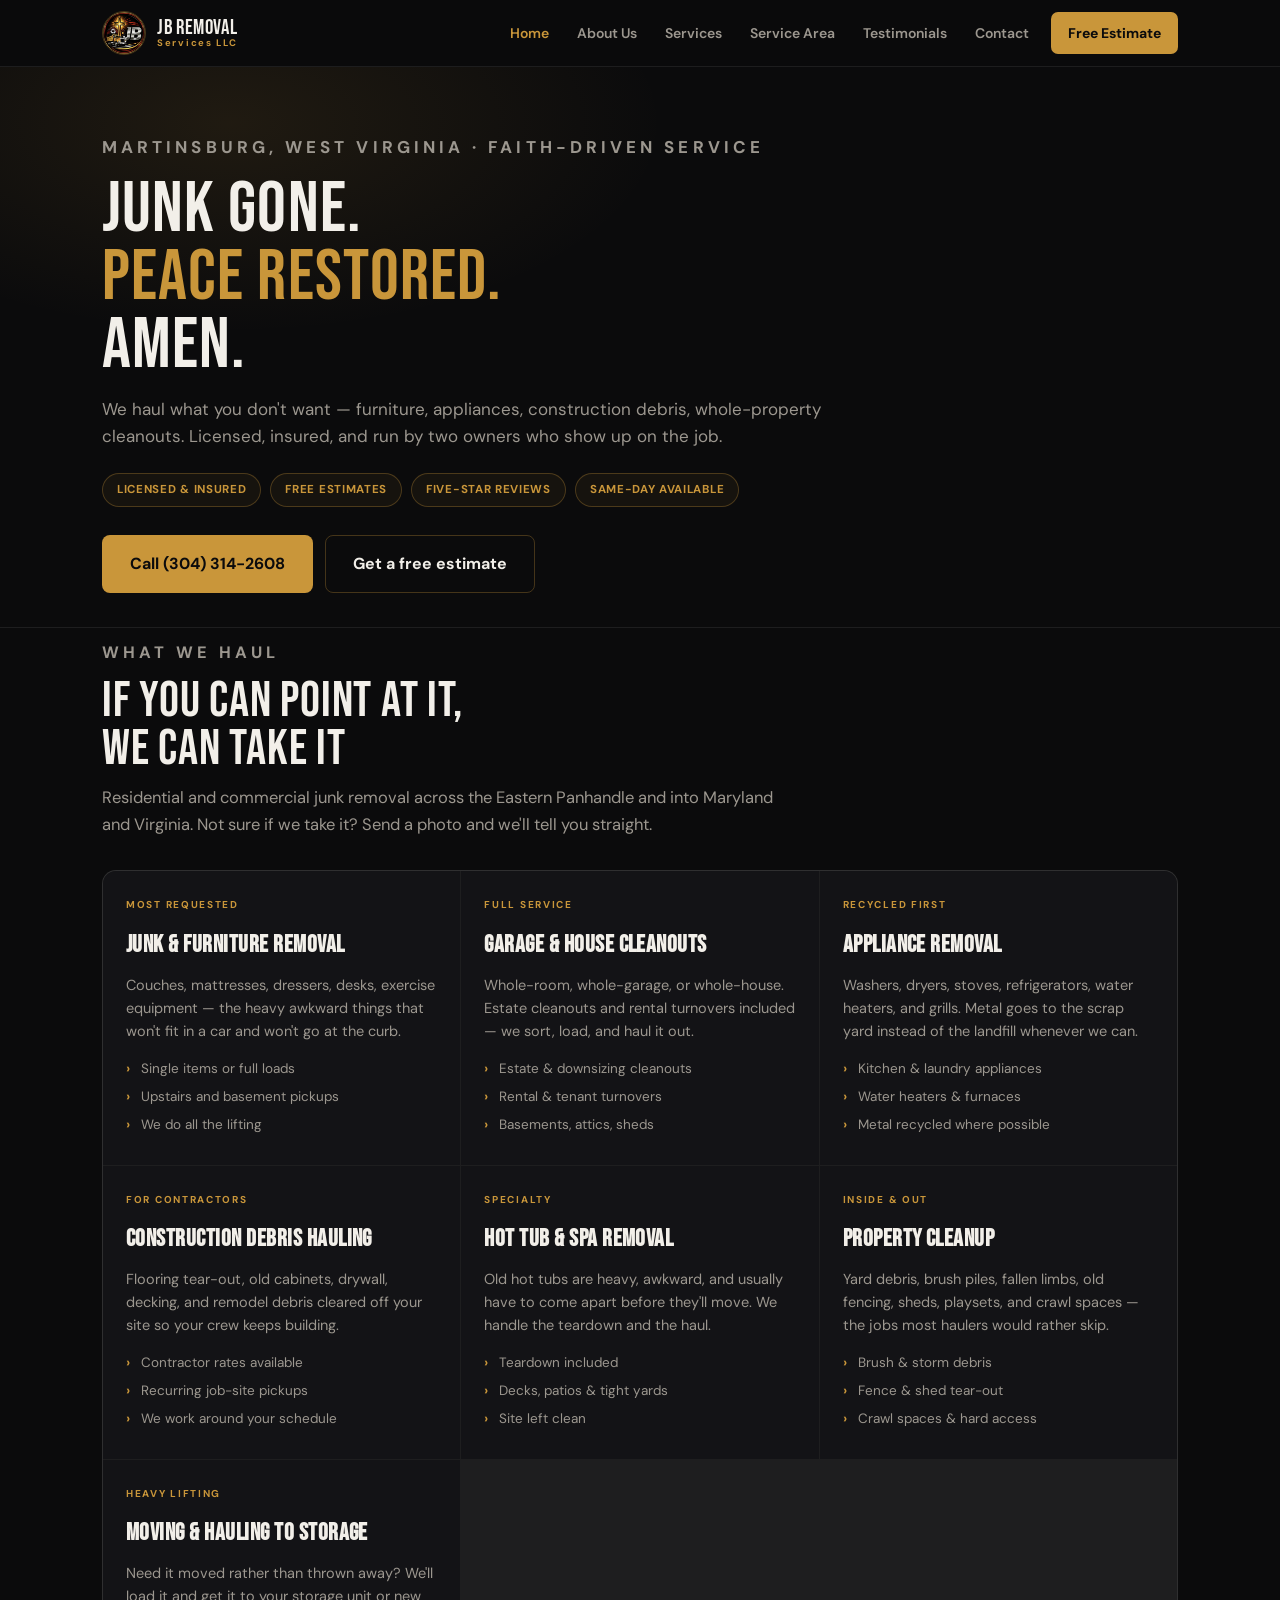
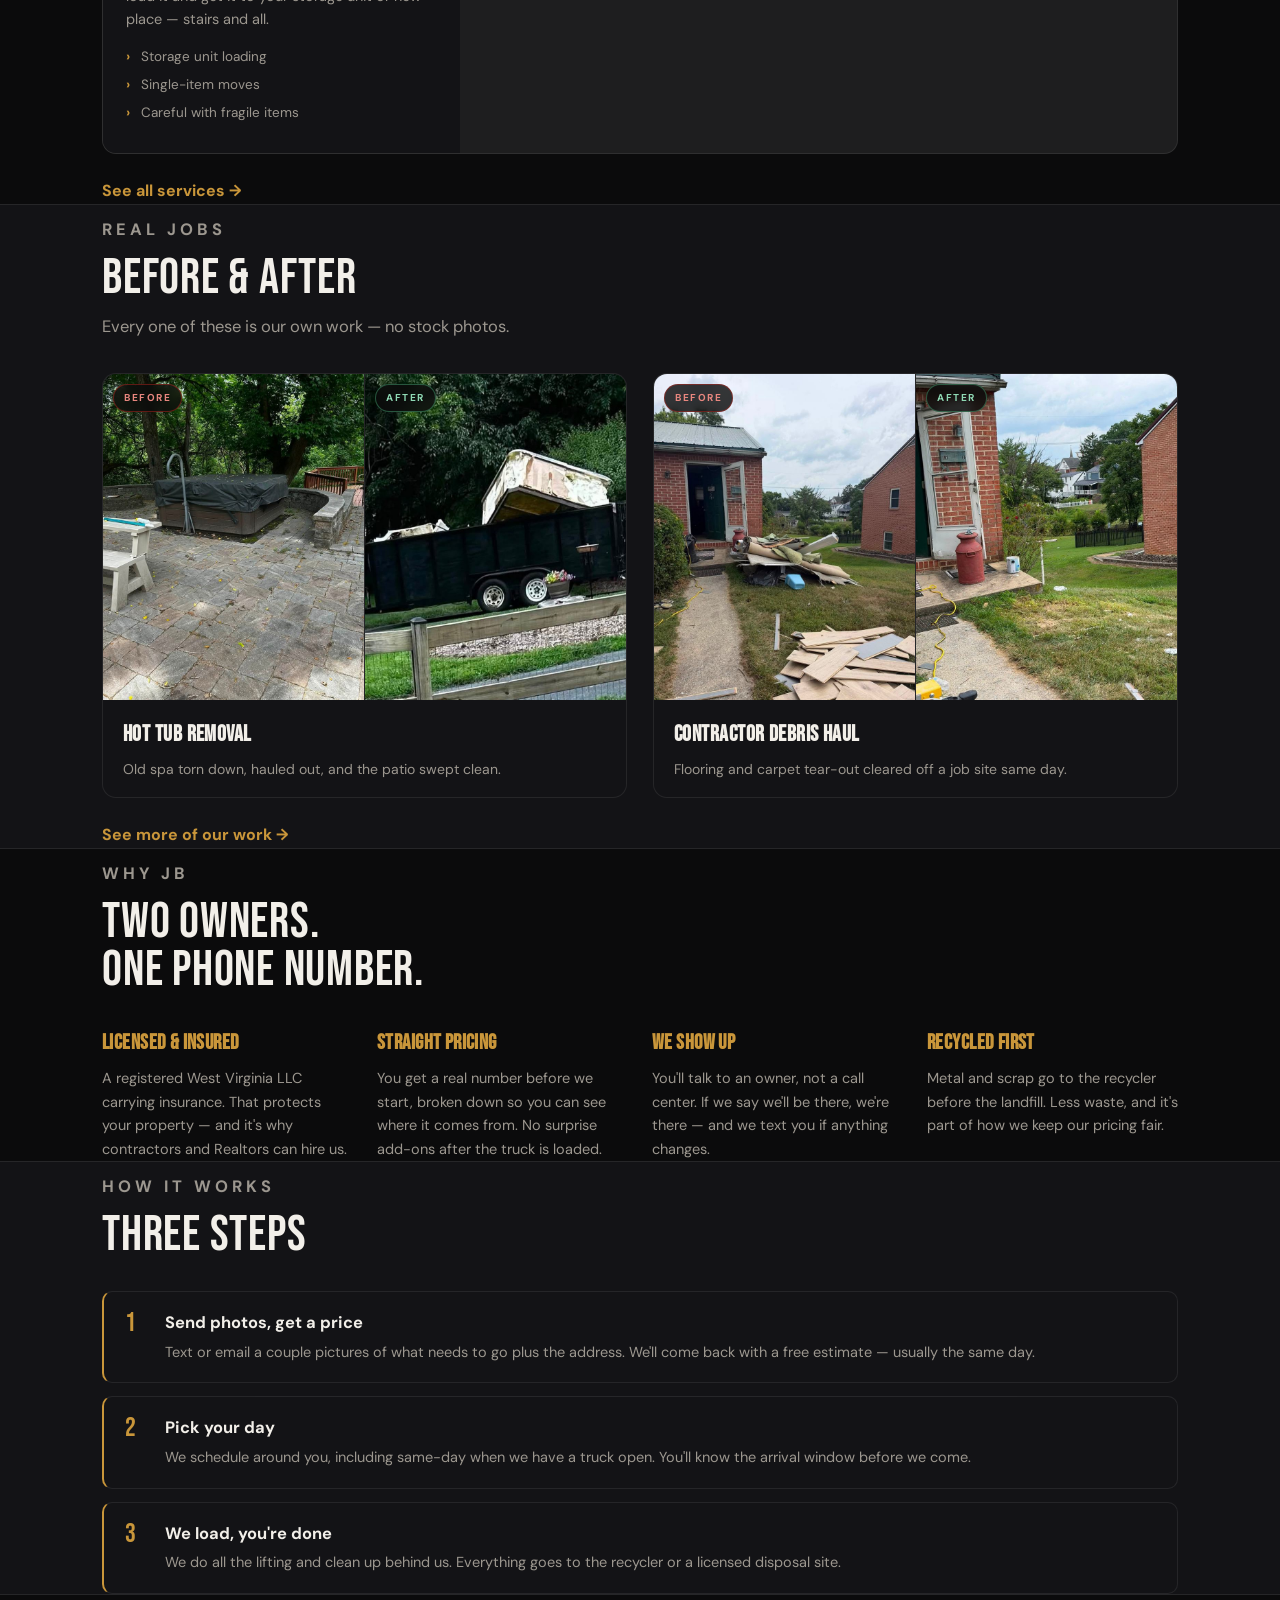
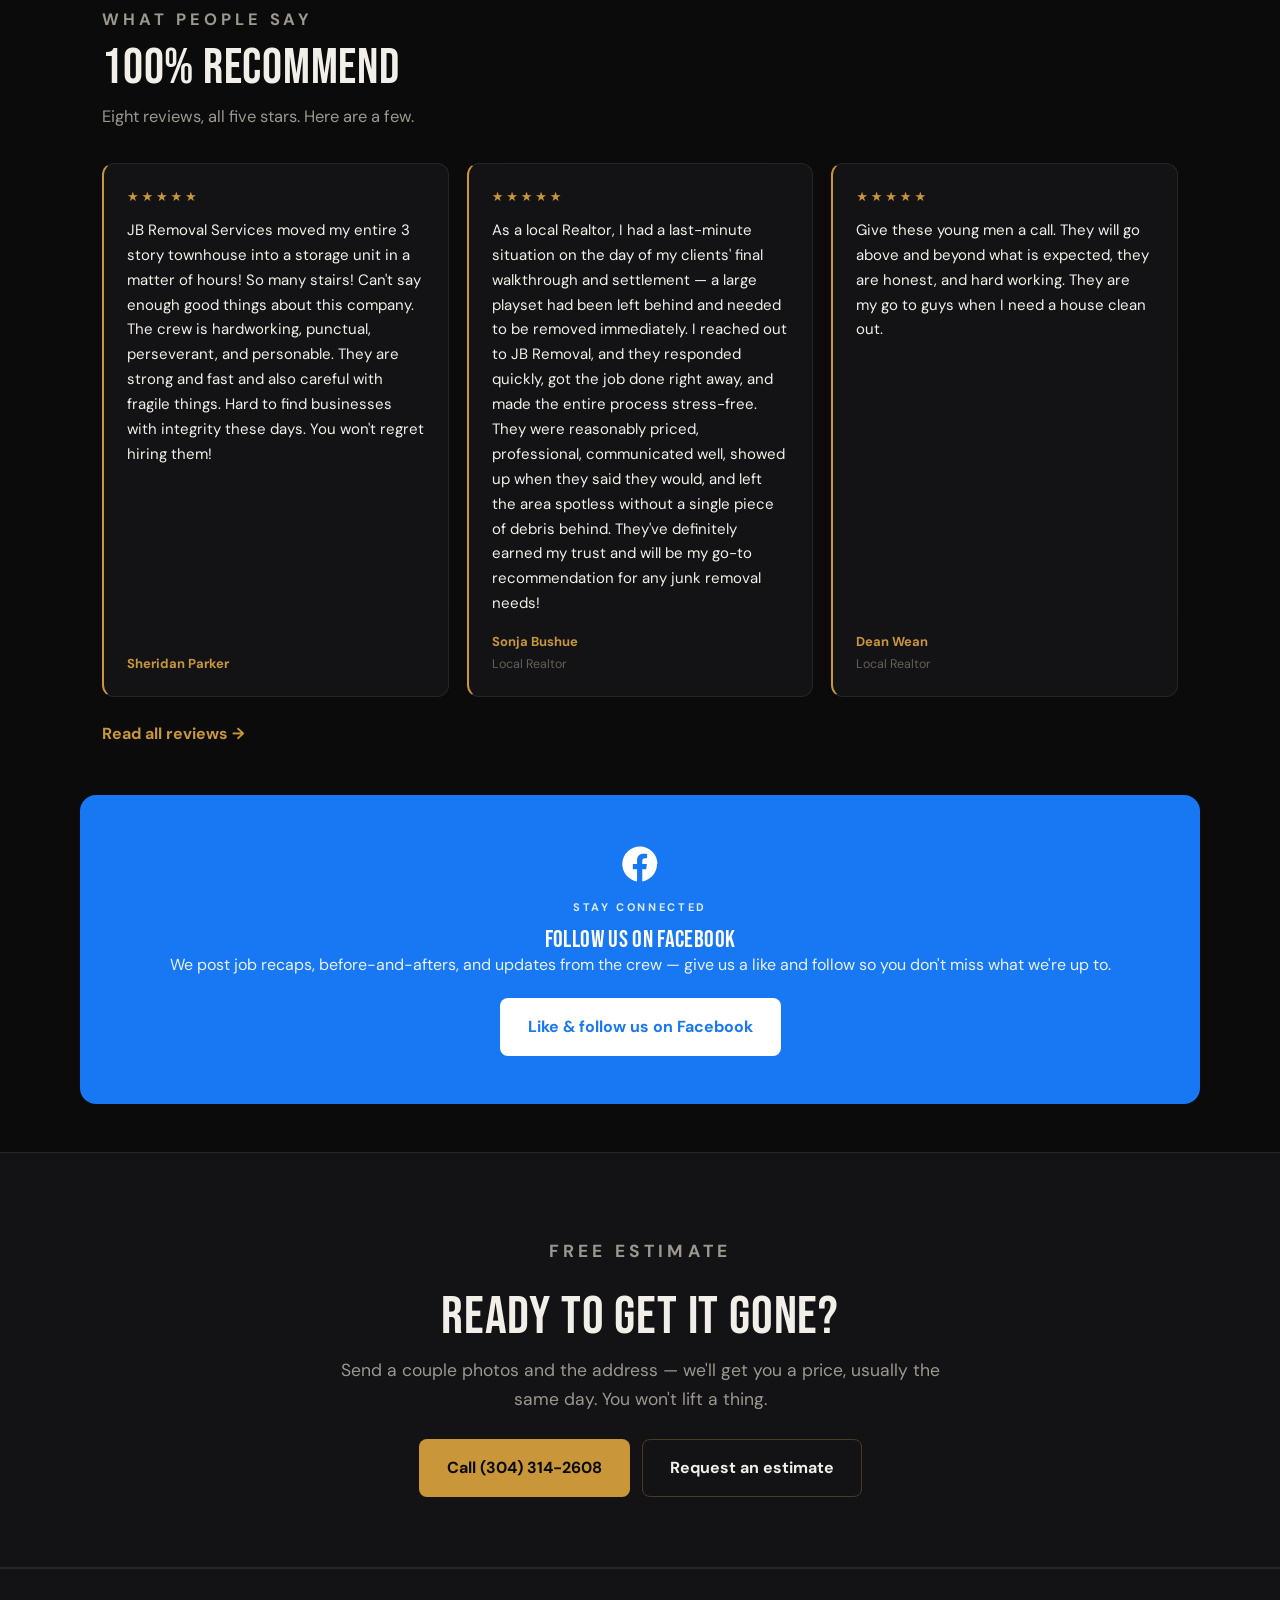
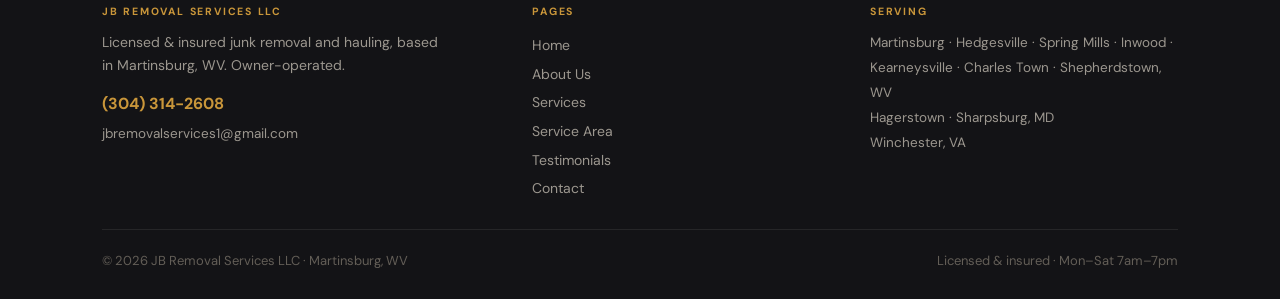
==== commit 8c019bde: "Add files via upload" ====
--- a/index.html
+++ b/index.html
@@ -293,12 +293,15 @@
     <p style="margin-top:24px"><a href="testimonials.html" style="color:var(--gold);font-weight:700;text-decoration:none">Read all reviews &rarr;</a></p>
   </section>
 
-  <section class="wrap" style="text-align:center">
-    <p class="eyebrow">Stay connected</p>
-    <h2 class="display" style="margin-top:12px">Follow us on Facebook</h2>
-    <p>We post job recaps, before-and-afters, and updates from the crew — give us a like and follow so you don't miss what we're up to.</p>
+  <section class="wrap" style="text-align:center;background:#1877F2;color:#ffffff;padding:48px 32px;border-radius:16px;margin:48px auto">
+    <div style="display:flex;justify-content:center;margin-bottom:14px">
+      <svg width="42" height="42" viewBox="0 0 24 24" fill="#ffffff" xmlns="http://www.w3.org/2000/svg" aria-hidden="true"><path d="M22 12.06C22 6.48 17.52 2 11.94 2S1.88 6.48 1.88 12.06c0 5.02 3.66 9.18 8.44 9.94v-7.03H7.9v-2.91h2.42V9.91c0-2.39 1.42-3.71 3.6-3.71 1.04 0 2.13.19 2.13.19v2.34h-1.2c-1.18 0-1.55.74-1.55 1.5v1.8h2.64l-.42 2.91h-2.22V22c4.78-.76 8.44-4.92 8.44-9.94z"/></svg>
+    </div>
+    <p class="eyebrow" style="color:#ffffff;opacity:.85">Stay connected</p>
+    <h2 class="display" style="margin-top:12px;color:#ffffff">Follow us on Facebook</h2>
+    <p style="color:#ffffff;opacity:.9">We post job recaps, before-and-afters, and updates from the crew — give us a like and follow so you don't miss what we're up to.</p>
     <div class="cta-row" style="margin-top:20px;justify-content:center">
-      <a class="btn btn-gold" href="https://www.facebook.com/profile.php?id=61587274708575" target="_blank" rel="noopener">Like &amp; follow us on Facebook</a>
+      <a class="btn" style="background:#ffffff;color:#1877F2;font-weight:700" href="https://www.facebook.com/profile.php?id=61587274708575" target="_blank" rel="noopener">Like &amp; follow us on Facebook</a>
     </div>
   </section>
 
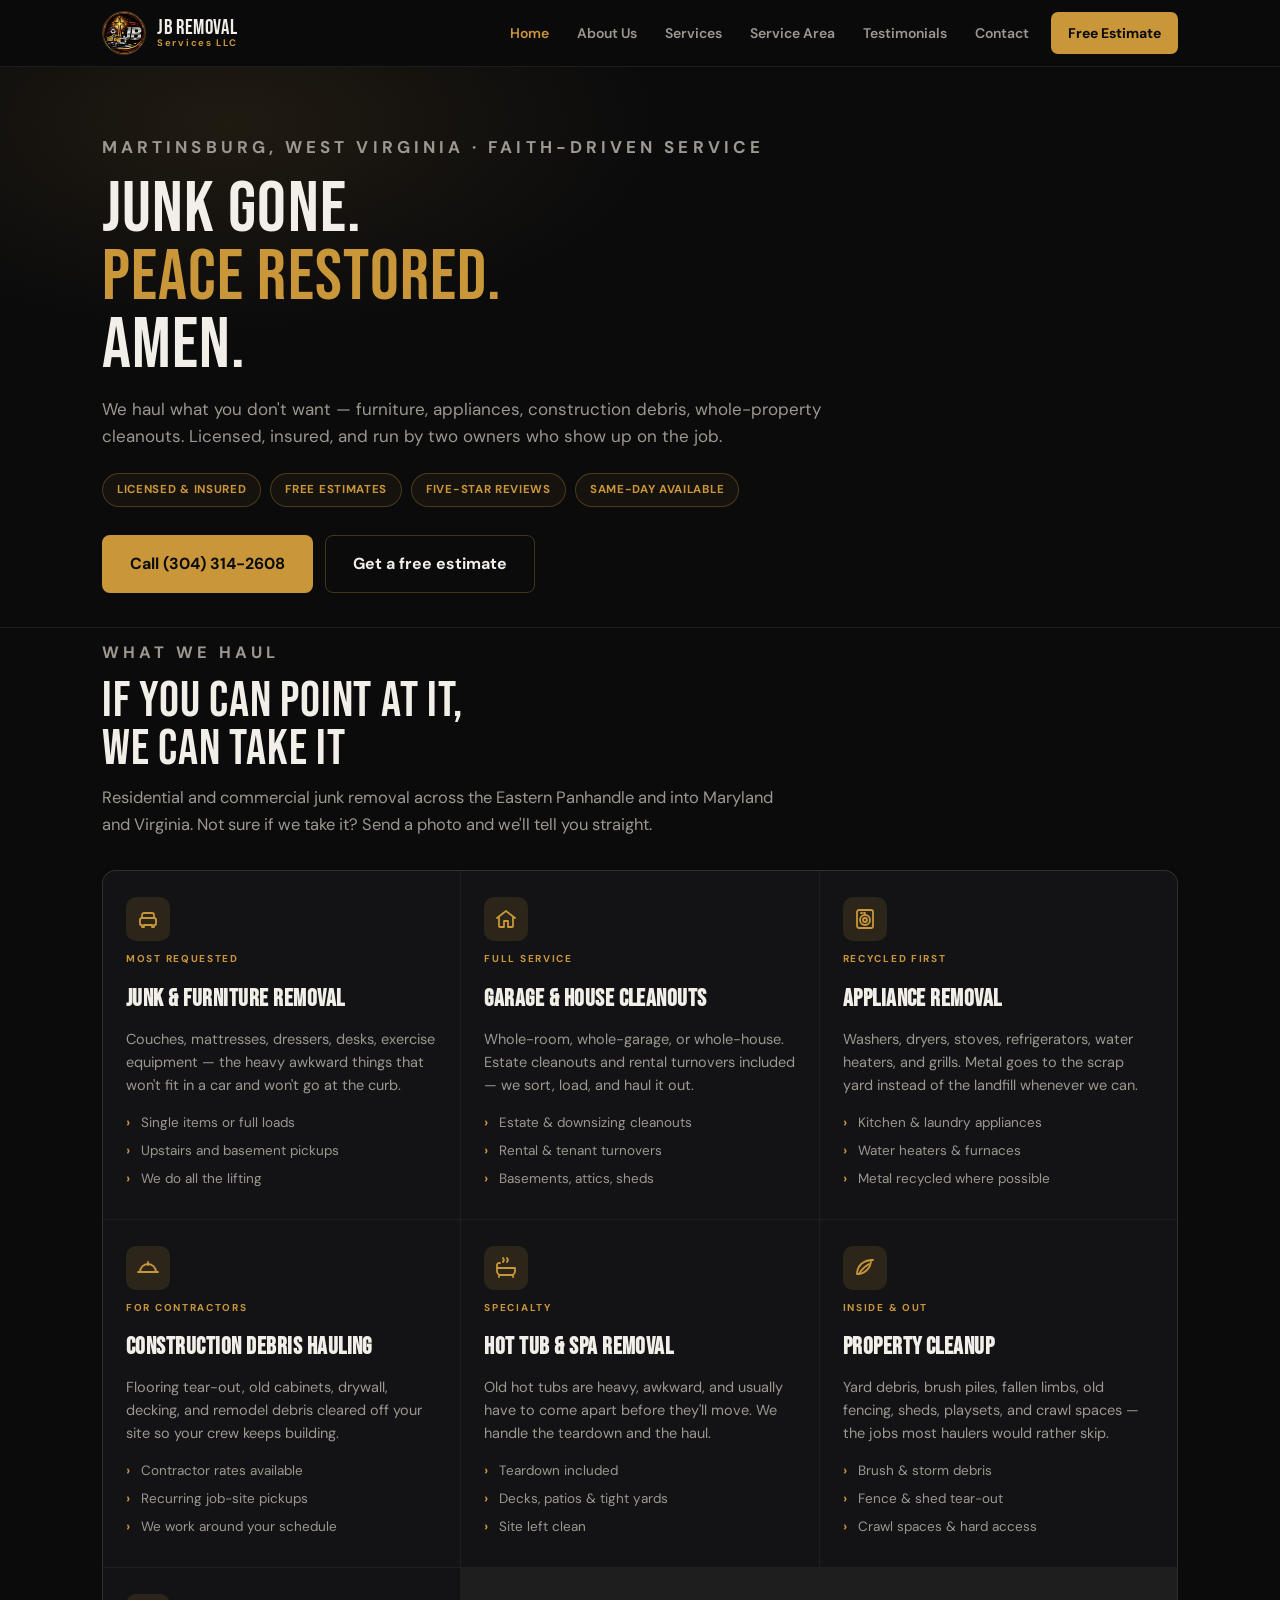
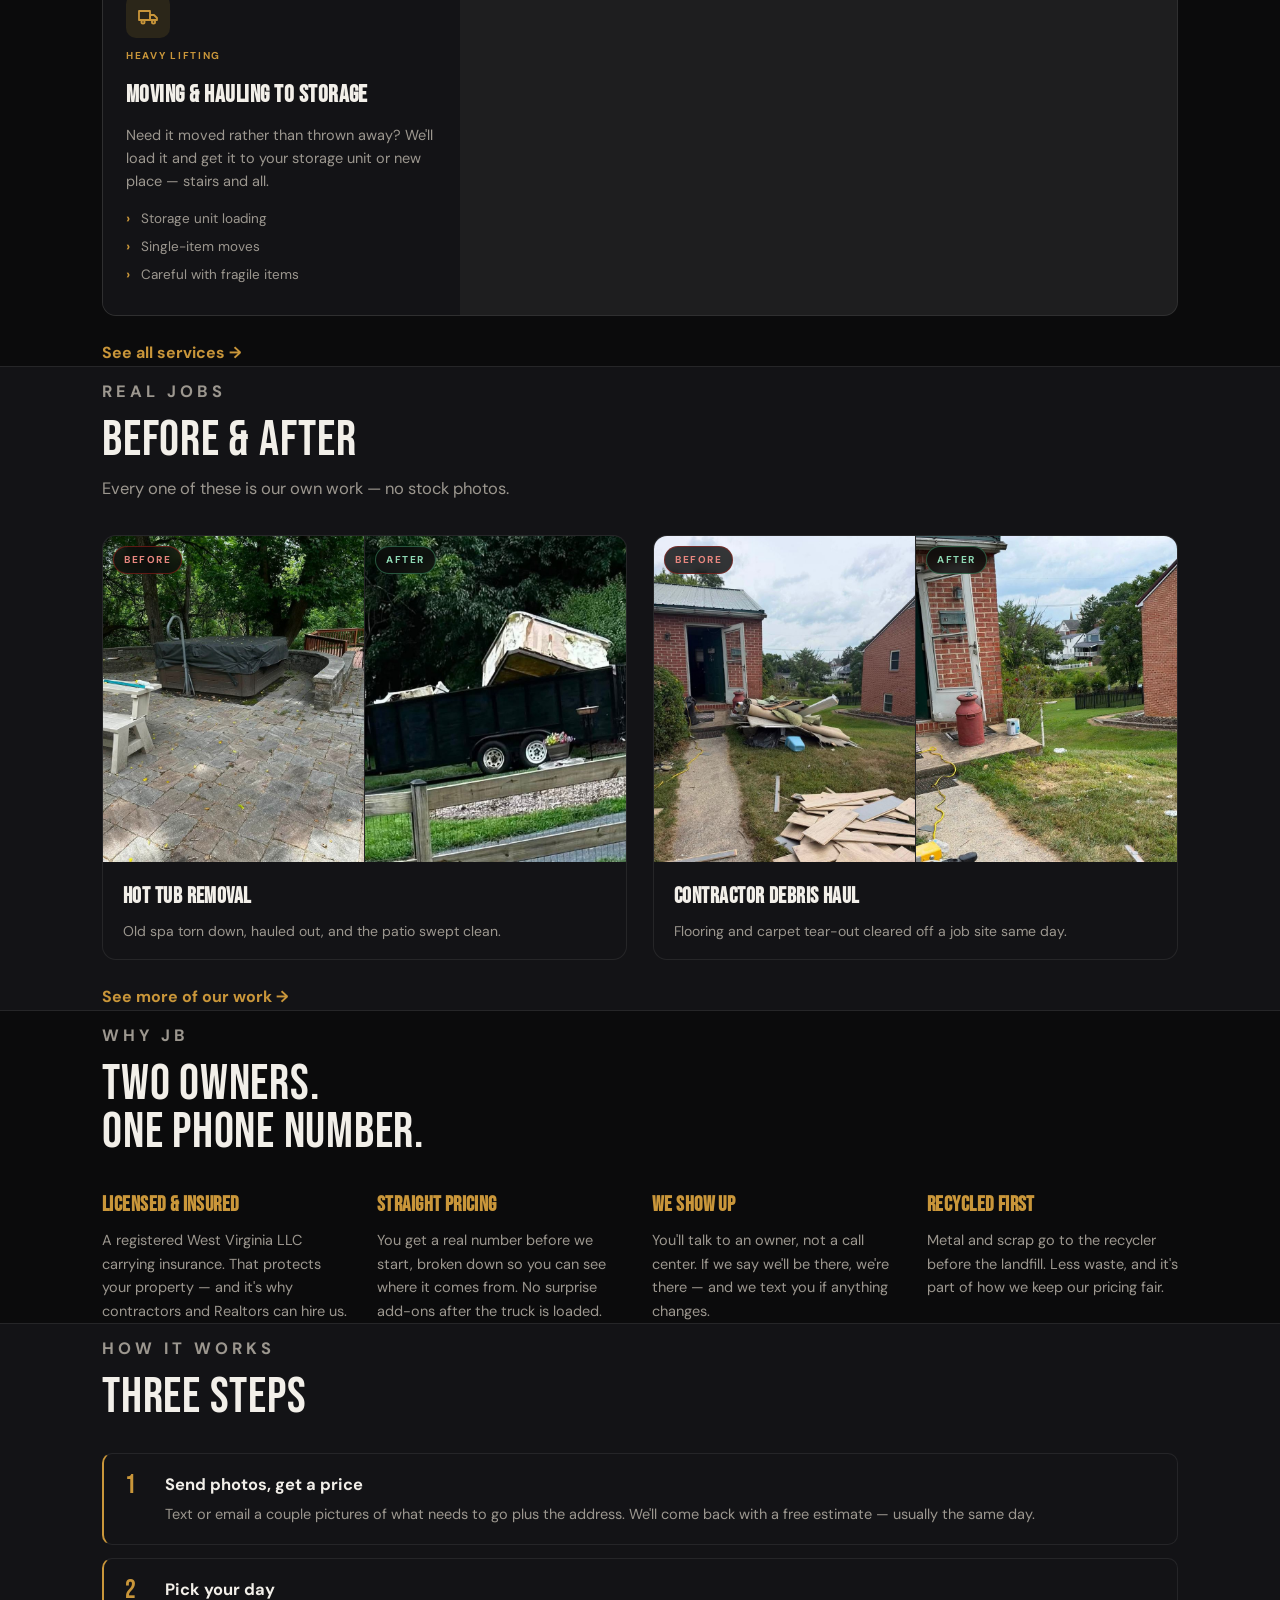
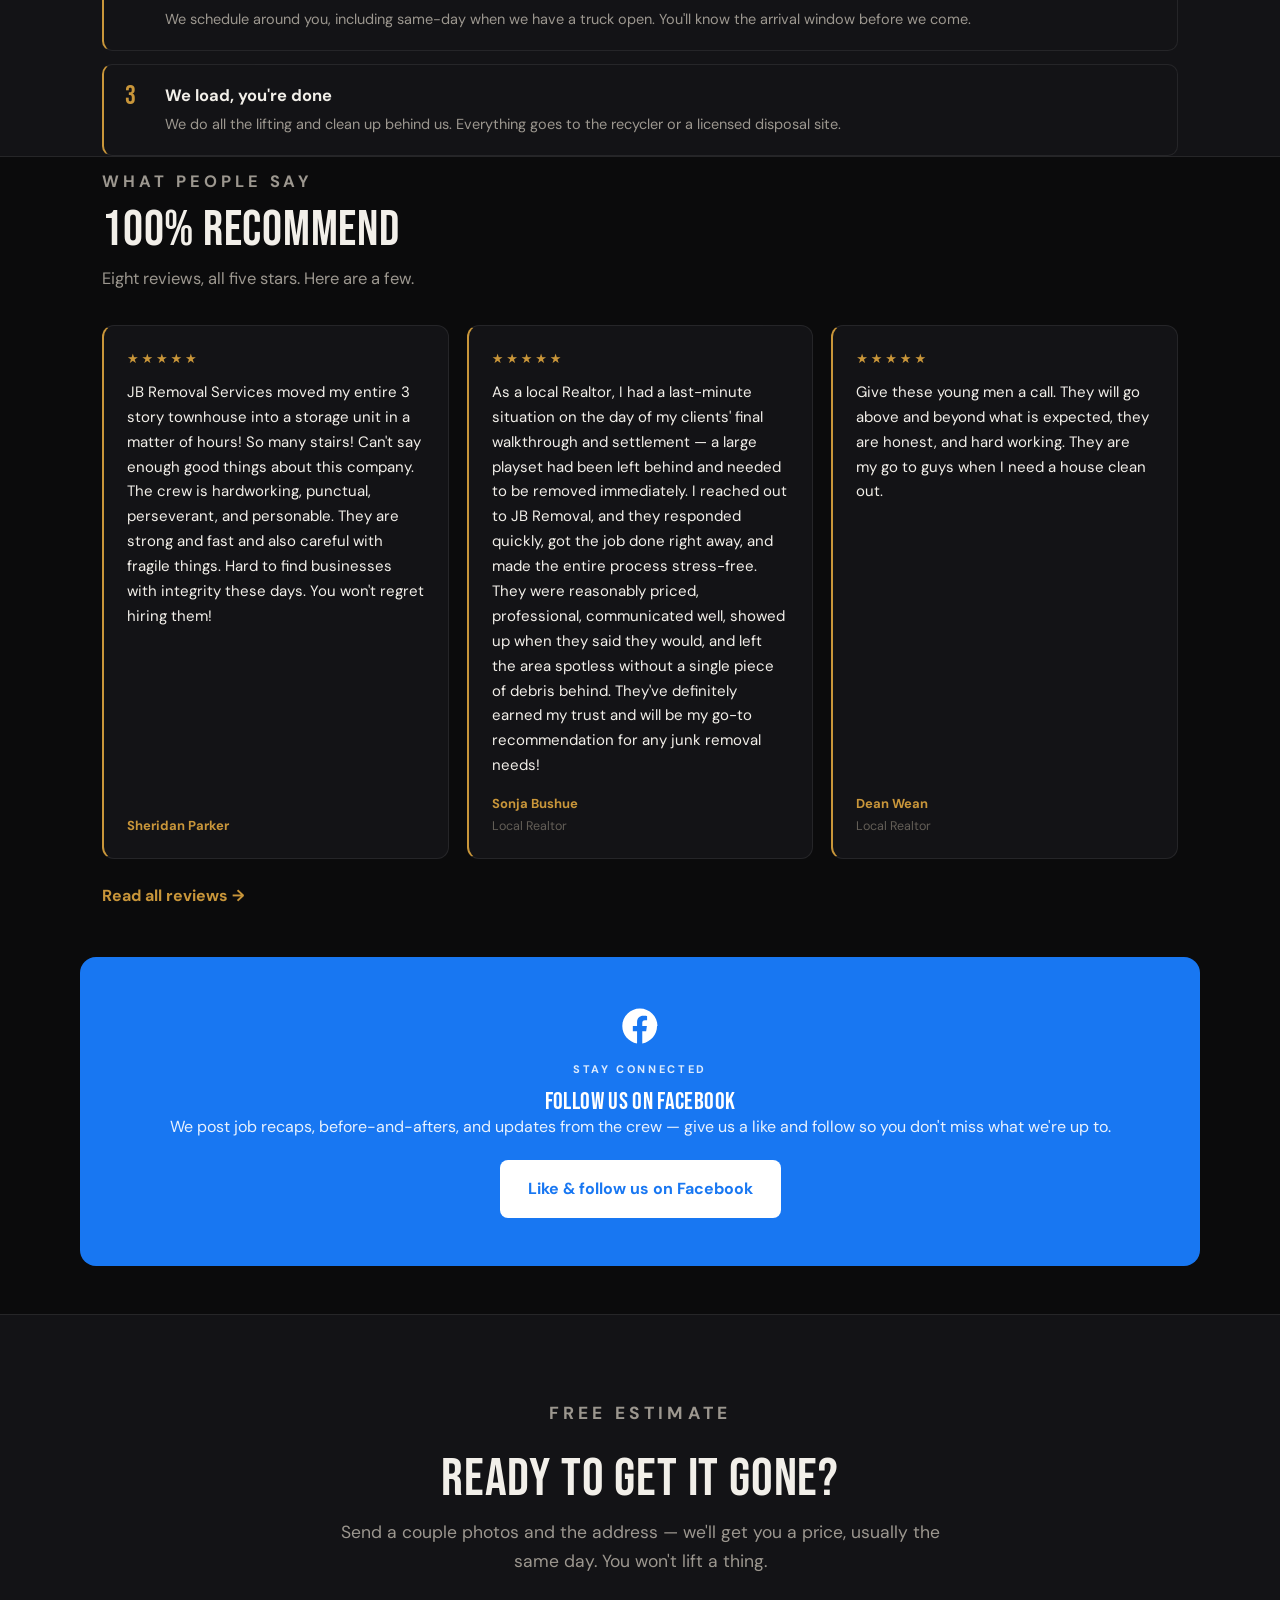
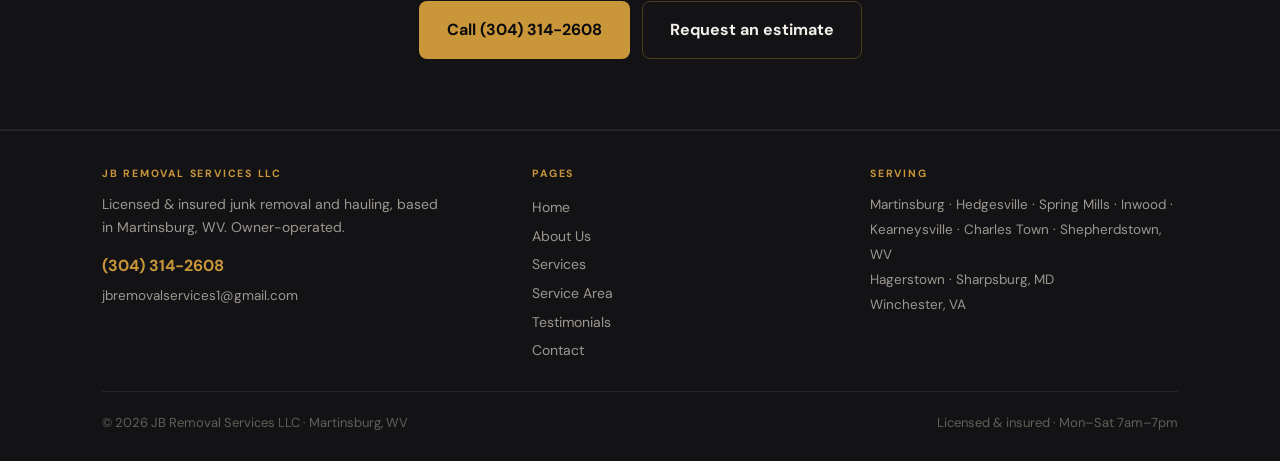
==== commit c0ed8b1d: "Add files via upload" ====
--- a/index.html
+++ b/index.html
@@ -129,42 +129,49 @@
     </div>
     <div class="svc-grid">
       <article class="svc">
+        <span class="svc-icon" aria-hidden="true"><svg viewBox="0 0 24 24" width="24" height="24" fill="none" stroke="currentColor" stroke-width="1.8" stroke-linecap="round" stroke-linejoin="round"><path d="M4 13v4a1 1 0 0 0 1 1h1v2h2v-2h8v2h2v-2h1a1 1 0 0 0 1-1v-4"/><path d="M4 13a2 2 0 0 1 2-2h12a2 2 0 0 1 2 2"/><path d="M6 11V8a2 2 0 0 1 2-2h8a2 2 0 0 1 2 2v3"/></svg></span>
         <span class="svc-tag">Most requested</span>
         <h3>Junk &amp; furniture removal</h3>
         <p>Couches, mattresses, dressers, desks, exercise equipment — the heavy awkward things that won't fit in a car and won't go at the curb.</p>
         <ul><li>Single items or full loads</li><li>Upstairs and basement pickups</li><li>We do all the lifting</li></ul>
       </article>
       <article class="svc">
+        <span class="svc-icon" aria-hidden="true"><svg viewBox="0 0 24 24" width="24" height="24" fill="none" stroke="currentColor" stroke-width="1.8" stroke-linecap="round" stroke-linejoin="round"><path d="M3 11l9-7 9 7"/><path d="M5 10v9a1 1 0 0 0 1 1h4v-6h4v6h4a1 1 0 0 0 1-1v-9"/></svg></span>
         <span class="svc-tag">Full service</span>
         <h3>Garage &amp; house cleanouts</h3>
         <p>Whole-room, whole-garage, or whole-house. Estate cleanouts and rental turnovers included — we sort, load, and haul it out.</p>
         <ul><li>Estate &amp; downsizing cleanouts</li><li>Rental &amp; tenant turnovers</li><li>Basements, attics, sheds</li></ul>
       </article>
       <article class="svc">
+        <span class="svc-icon" aria-hidden="true"><svg viewBox="0 0 24 24" width="24" height="24" fill="none" stroke="currentColor" stroke-width="1.8" stroke-linecap="round" stroke-linejoin="round"><rect x="4" y="3" width="16" height="18" rx="2"/><circle cx="12" cy="13" r="5"/><circle cx="12" cy="13" r="2"/><line x1="8" y1="6" x2="9" y2="6"/><line x1="11" y1="6" x2="12" y2="6"/></svg></span>
         <span class="svc-tag">Recycled first</span>
         <h3>Appliance removal</h3>
         <p>Washers, dryers, stoves, refrigerators, water heaters, and grills. Metal goes to the scrap yard instead of the landfill whenever we can.</p>
         <ul><li>Kitchen &amp; laundry appliances</li><li>Water heaters &amp; furnaces</li><li>Metal recycled where possible</li></ul>
       </article>
       <article class="svc">
+        <span class="svc-icon" aria-hidden="true"><svg viewBox="0 0 24 24" width="24" height="24" fill="none" stroke="currentColor" stroke-width="1.8" stroke-linecap="round" stroke-linejoin="round"><path d="M4 16a8 8 0 0 1 16 0"/><line x1="2" y1="16" x2="22" y2="16"/><line x1="12" y1="6" x2="12" y2="9"/></svg></span>
         <span class="svc-tag">For contractors</span>
         <h3>Construction debris hauling</h3>
         <p>Flooring tear-out, old cabinets, drywall, decking, and remodel debris cleared off your site so your crew keeps building.</p>
         <ul><li>Contractor rates available</li><li>Recurring job-site pickups</li><li>We work around your schedule</li></ul>
       </article>
       <article class="svc">
+        <span class="svc-icon" aria-hidden="true"><svg viewBox="0 0 24 24" width="24" height="24" fill="none" stroke="currentColor" stroke-width="1.8" stroke-linecap="round" stroke-linejoin="round"><path d="M3 12h18v3a4 4 0 0 1-4 4H7a4 4 0 0 1-4-4v-3z"/><path d="M3 12V9a2 2 0 0 1 2-2h1"/><line x1="5" y1="19" x2="5" y2="21"/><line x1="19" y1="19" x2="19" y2="21"/><path d="M9 6c0-1 1-1 1-2s-1-1-1-2"/><path d="M13 6c0-1 1-1 1-2s-1-1-1-2"/></svg></span>
         <span class="svc-tag">Specialty</span>
         <h3>Hot tub &amp; spa removal</h3>
         <p>Old hot tubs are heavy, awkward, and usually have to come apart before they'll move. We handle the teardown and the haul.</p>
         <ul><li>Teardown included</li><li>Decks, patios &amp; tight yards</li><li>Site left clean</li></ul>
       </article>
       <article class="svc">
+        <span class="svc-icon" aria-hidden="true"><svg viewBox="0 0 24 24" width="24" height="24" fill="none" stroke="currentColor" stroke-width="1.8" stroke-linecap="round" stroke-linejoin="round"><path d="M20 4C10 4 4 10 4 18c8 0 14-6 14-14z"/><path d="M6 18c2-4 5-7 10-10"/></svg></span>
         <span class="svc-tag">Inside &amp; out</span>
         <h3>Property cleanup</h3>
         <p>Yard debris, brush piles, fallen limbs, old fencing, sheds, playsets, and crawl spaces — the jobs most haulers would rather skip.</p>
         <ul><li>Brush &amp; storm debris</li><li>Fence &amp; shed tear-out</li><li>Crawl spaces &amp; hard access</li></ul>
       </article>
       <article class="svc">
+        <span class="svc-icon" aria-hidden="true"><svg viewBox="0 0 24 24" width="24" height="24" fill="none" stroke="currentColor" stroke-width="1.8" stroke-linecap="round" stroke-linejoin="round"><path d="M3 7h11v9H3z"/><path d="M14 11h4l3 3v2h-7z"/><circle cx="7" cy="18" r="1.6"/><circle cx="17.5" cy="18" r="1.6"/></svg></span>
         <span class="svc-tag">Heavy lifting</span>
         <h3>Moving &amp; hauling to storage</h3>
         <p>Need it moved rather than thrown away? We'll load it and get it to your storage unit or new place — stairs and all.</p>
@@ -173,6 +180,11 @@
     </div>
     <p style="margin-top:24px"><a href="services.html" style="color:var(--gold);font-weight:700;text-decoration:none">See all services &rarr;</a></p>
   </section>
+
+  <style>
+    .svc-icon{display:inline-flex;align-items:center;justify-content:center;width:44px;height:44px;border-radius:10px;background:rgba(212,175,55,.12);color:var(--gold);margin-bottom:10px}
+  </style>
+
 
   <div class="band">
     <section class="wrap">
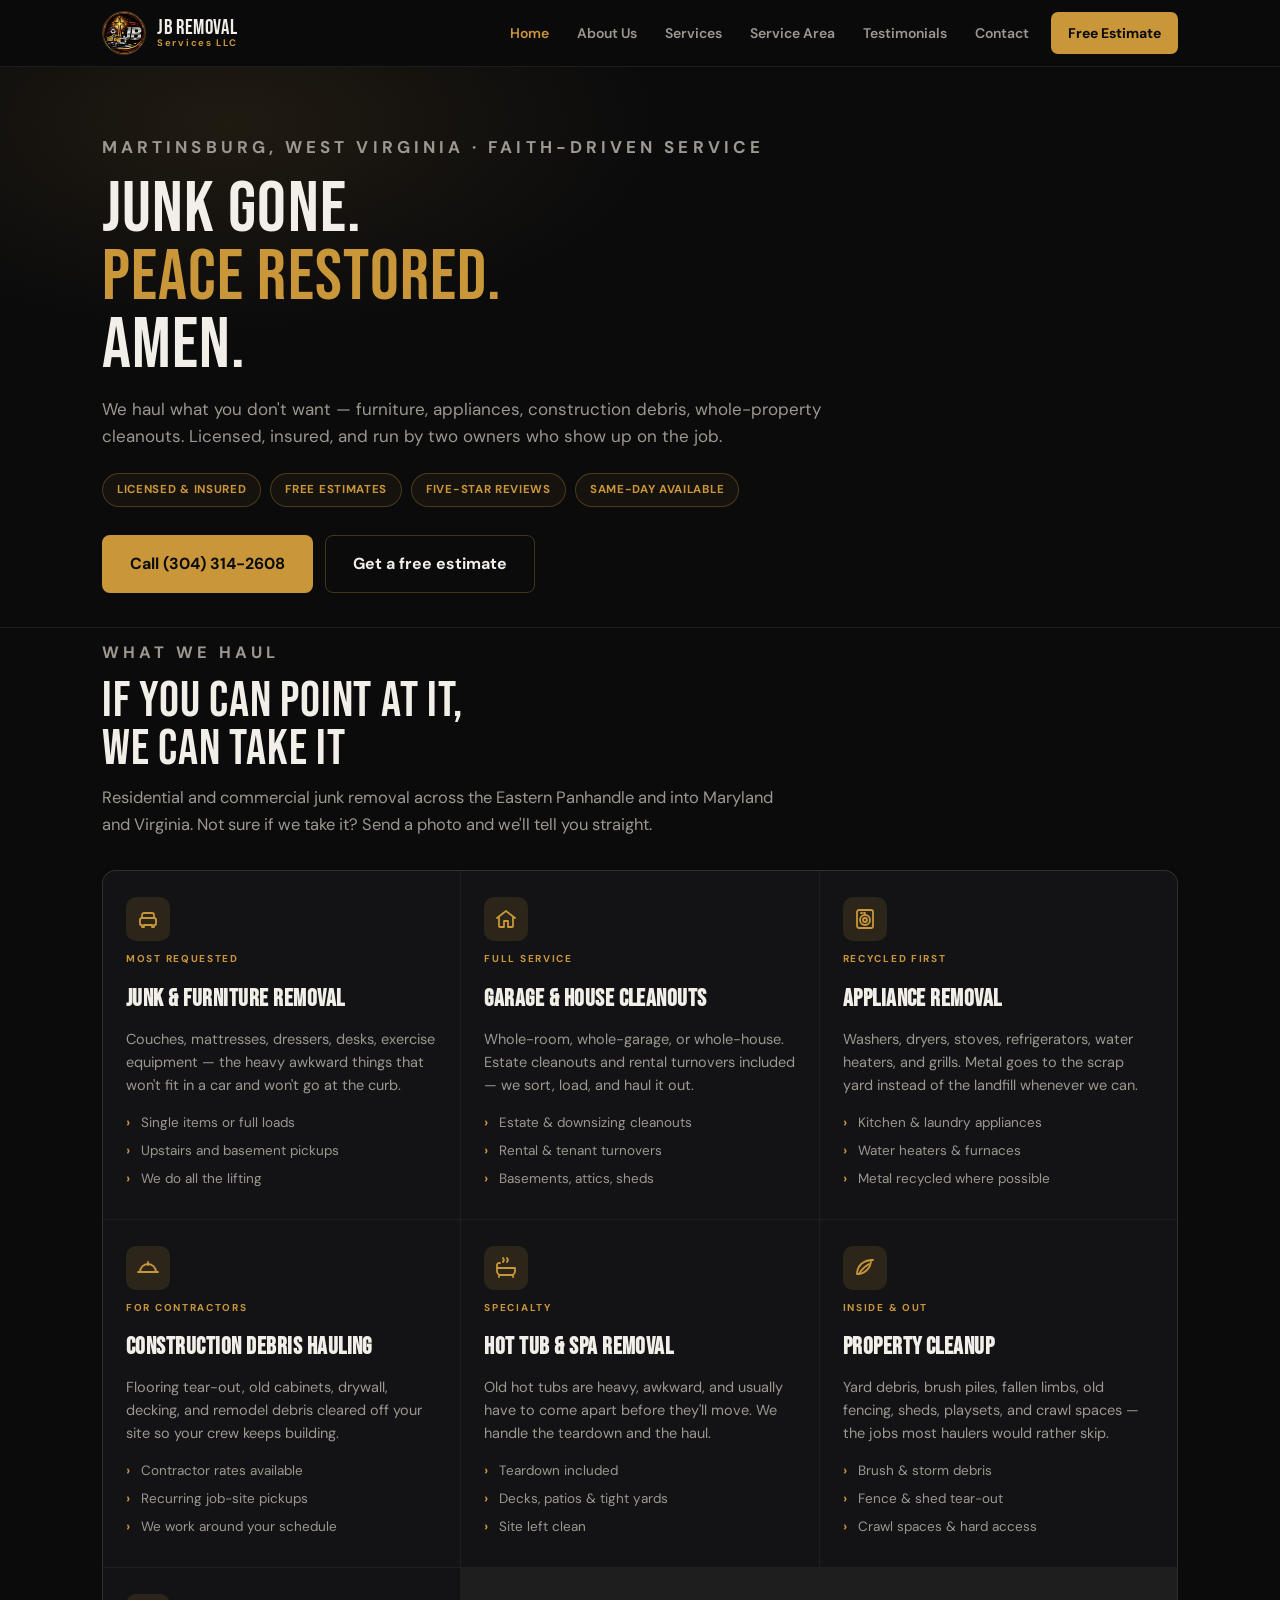
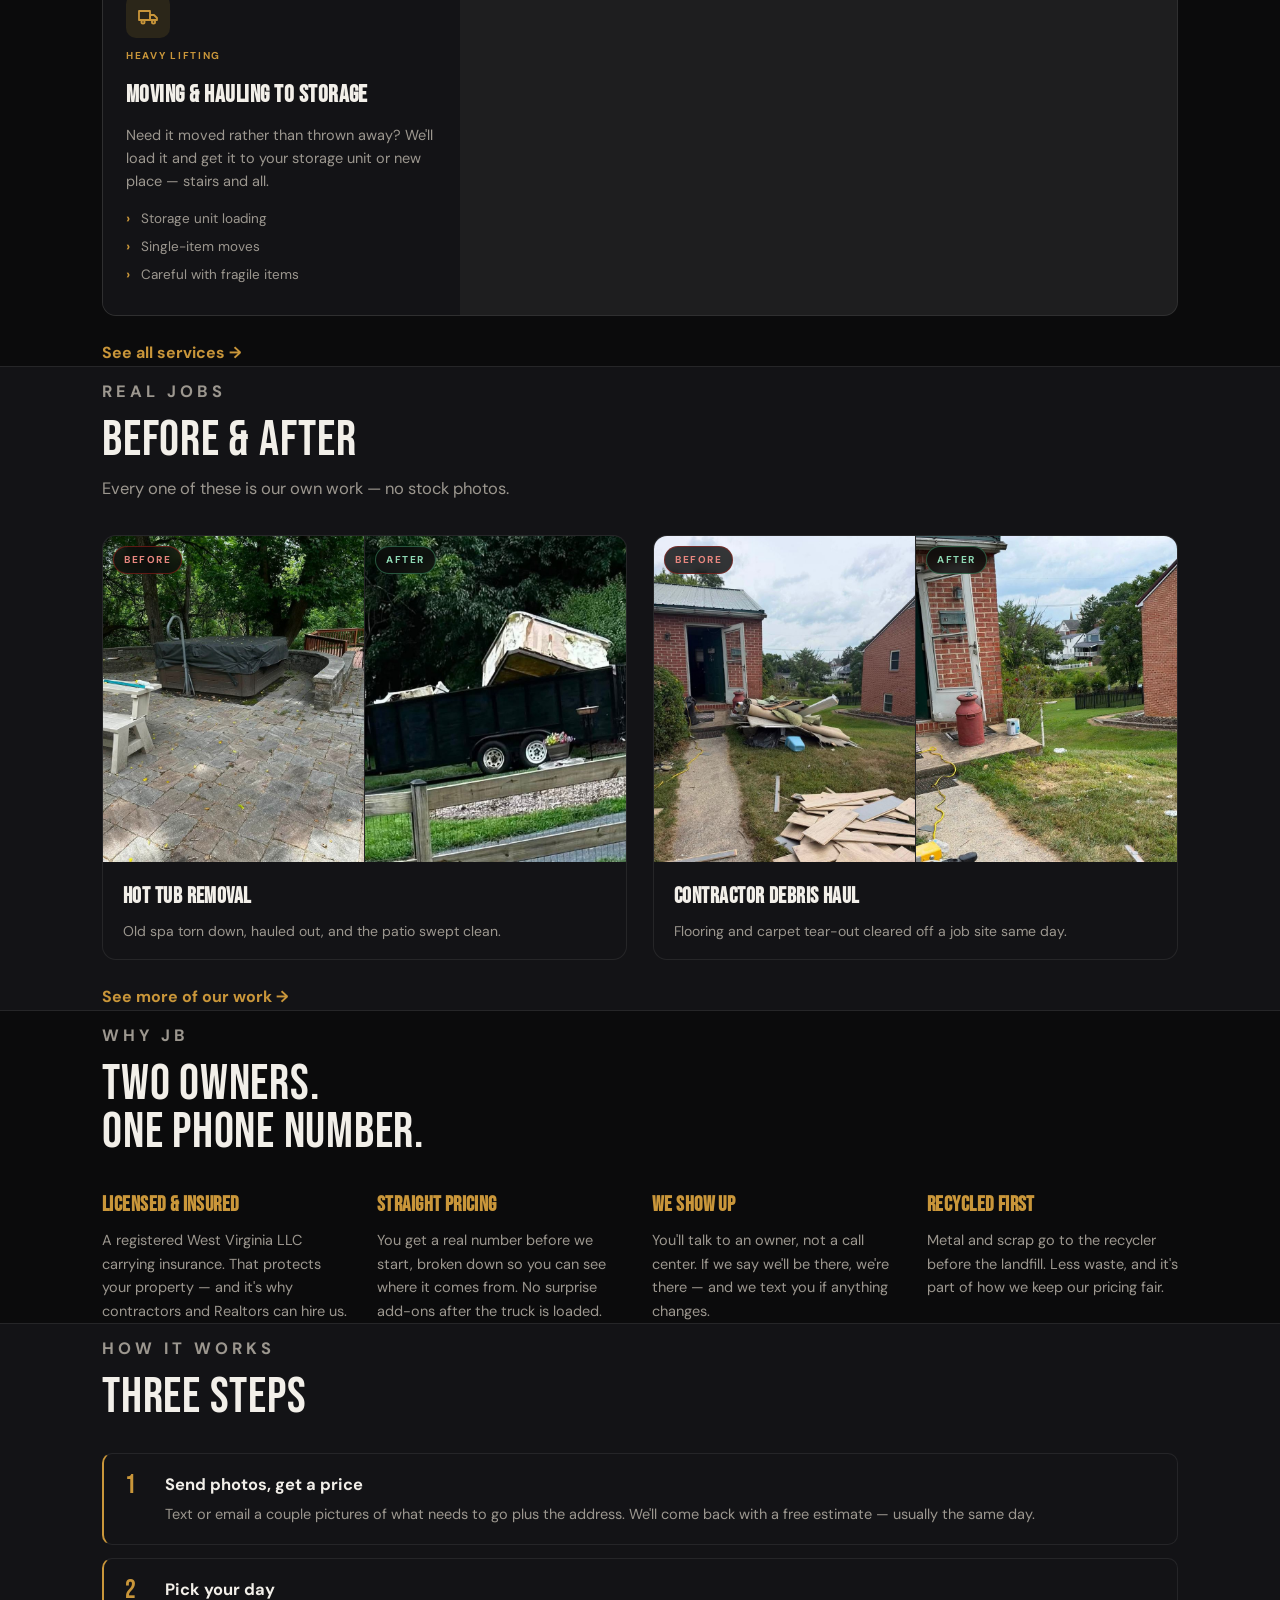
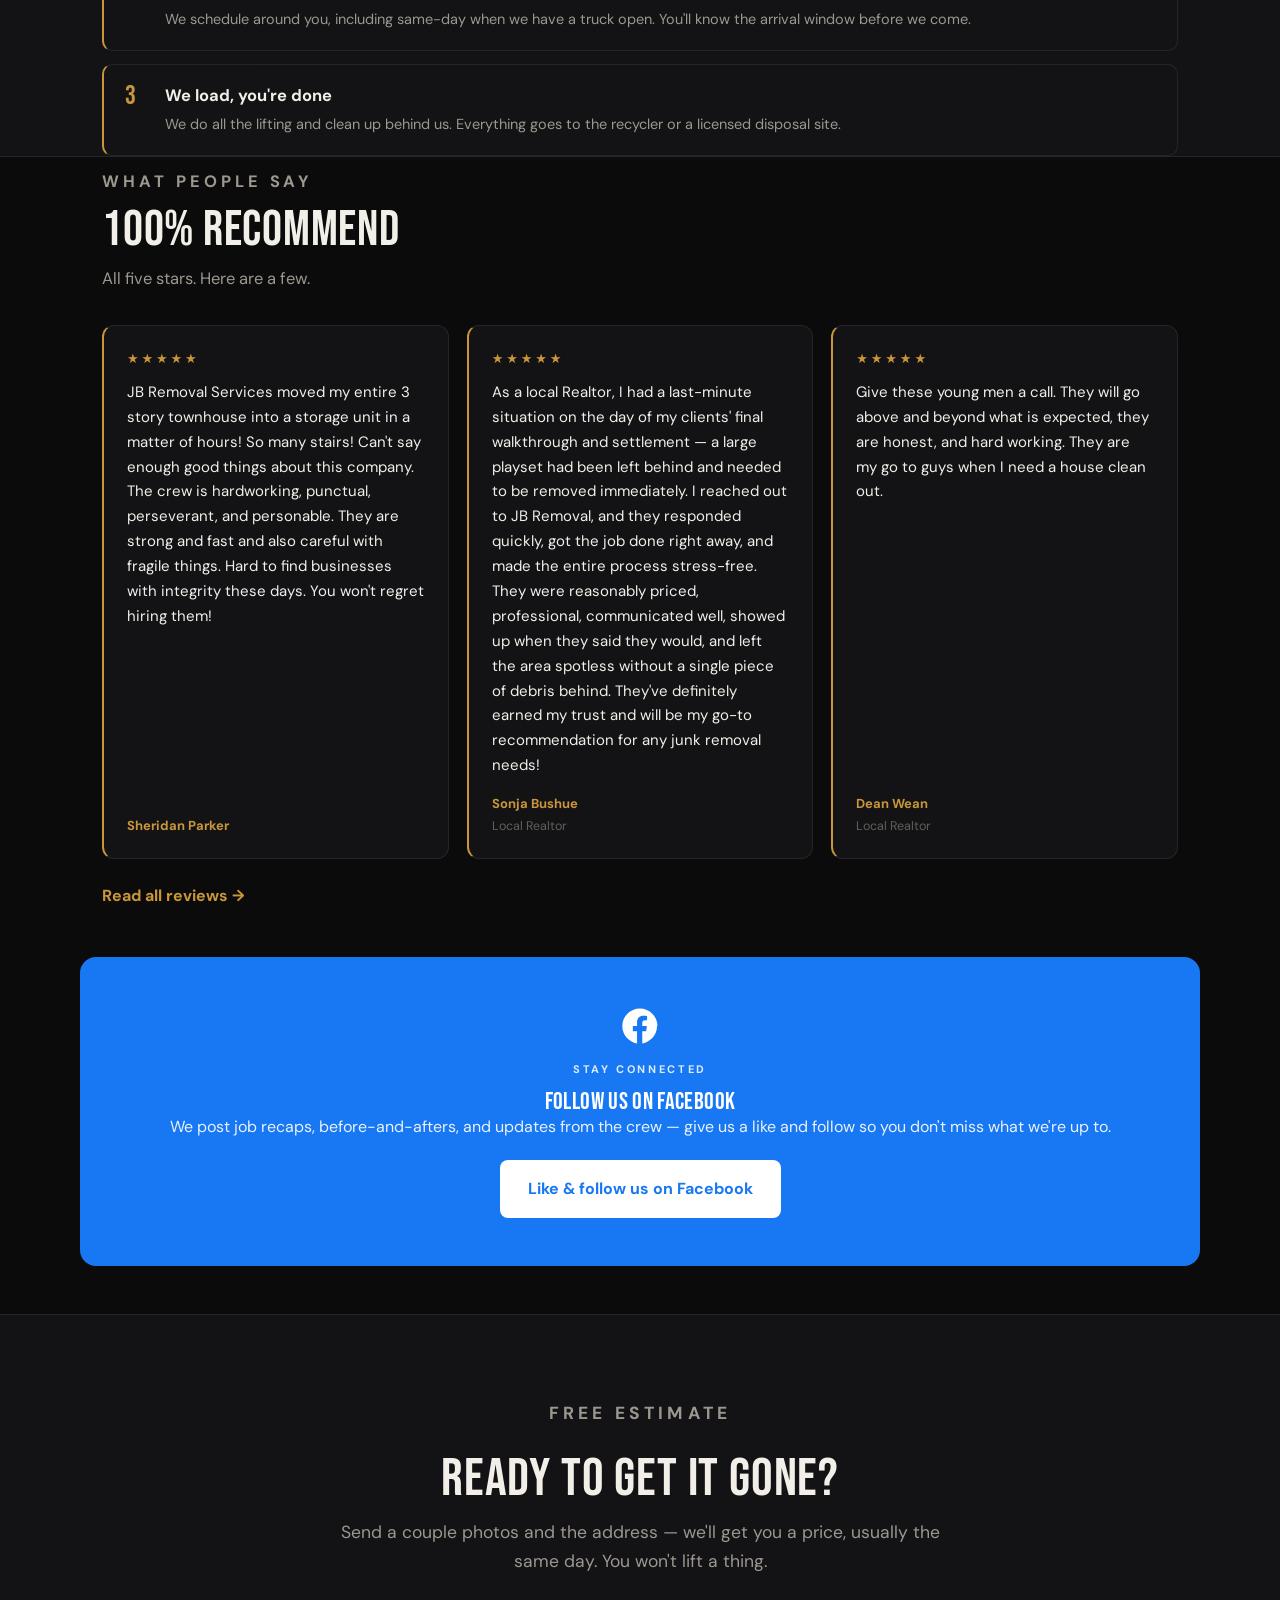
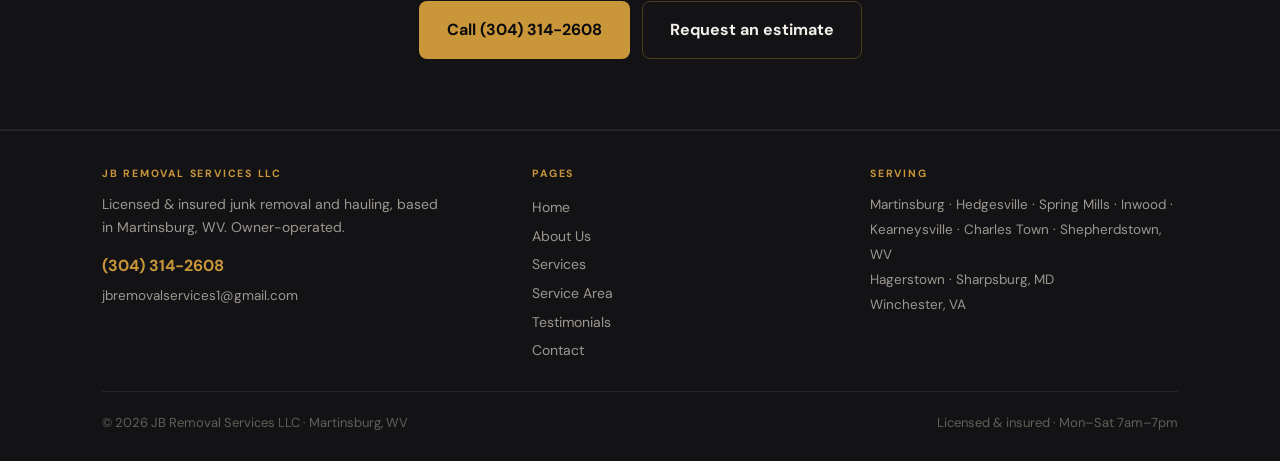
==== commit e8386cee: "Add files via upload" ====
--- a/index.html
+++ b/index.html
@@ -5,14 +5,14 @@
 <meta name="viewport" content="width=device-width, initial-scale=1.0">
 <title>Junk Removal in Martinsburg, WV | JB Removal Services</title>
 <meta name="description" content="Licensed & insured junk removal in Martinsburg, WV. Furniture, appliances, cleanouts, construction debris, hot tub removal. Serving WV, MD & VA. Free estimates — call (304) 314-2608.">
-<link rel="canonical" href="https://jbremovalservices.com/">
+<link rel="canonical" href="https://jbremovalserviceswv.com/">
 <meta name="robots" content="index, follow">
 <meta property="og:type" content="website">
 <meta property="og:site_name" content="JB Removal Services">
 <meta property="og:title" content="Junk Removal in Martinsburg, WV | JB Removal Services">
 <meta property="og:description" content="Licensed & insured junk removal in Martinsburg, WV. Furniture, appliances, cleanouts, construction debris, hot tub removal. Serving WV, MD & VA. Free estimates — call (304) 314-2608.">
-<meta property="og:url" content="https://jbremovalservices.com/">
-<meta property="og:image" content="https://jbremovalservices.com/logo.jpg">
+<meta property="og:url" content="https://jbremovalserviceswv.com/">
+<meta property="og:image" content="https://jbremovalserviceswv.com/logo.jpg">
 <meta name="theme-color" content="#0B0B0C">
 <link rel="icon" href="logo.jpg">
 <link rel="preconnect" href="https://fonts.googleapis.com">
@@ -23,13 +23,13 @@
 {
   "@context": "https://schema.org",
   "@type": "LocalBusiness",
-  "@id": "https://jbremovalservices.com/#business",
+  "@id": "https://jbremovalserviceswv.com/#business",
   "name": "JB Removal Services",
   "alternateName": "JB Removal Services LLC",
   "description": "Licensed and insured junk removal, hauling, and property cleanout services for residential and commercial customers across West Virginia's Eastern Panhandle, western Maryland, and northern Virginia.",
-  "url": "https://jbremovalservices.com/",
-  "logo": "https://jbremovalservices.com/logo.jpg",
-  "image": "https://jbremovalservices.com/hot-tub-after.jpg",
+  "url": "https://jbremovalserviceswv.com/",
+  "logo": "https://jbremovalserviceswv.com/logo.jpg",
+  "image": "https://jbremovalserviceswv.com/hot-tub-after.jpg",
   "telephone": "+13043142608",
   "email": "jbremovalservices1@gmail.com",
   "priceRange": "$$",
@@ -283,7 +283,7 @@
     <div class="sec-head">
       <p class="eyebrow">What people say</p>
       <h2 class="display">100% recommend</h2>
-      <p>Eight reviews, all five stars. Here are a few.</p>
+      <p>All five stars. Here are a few.</p>
     </div>
     <div class="rev-grid">
       <article class="rev">
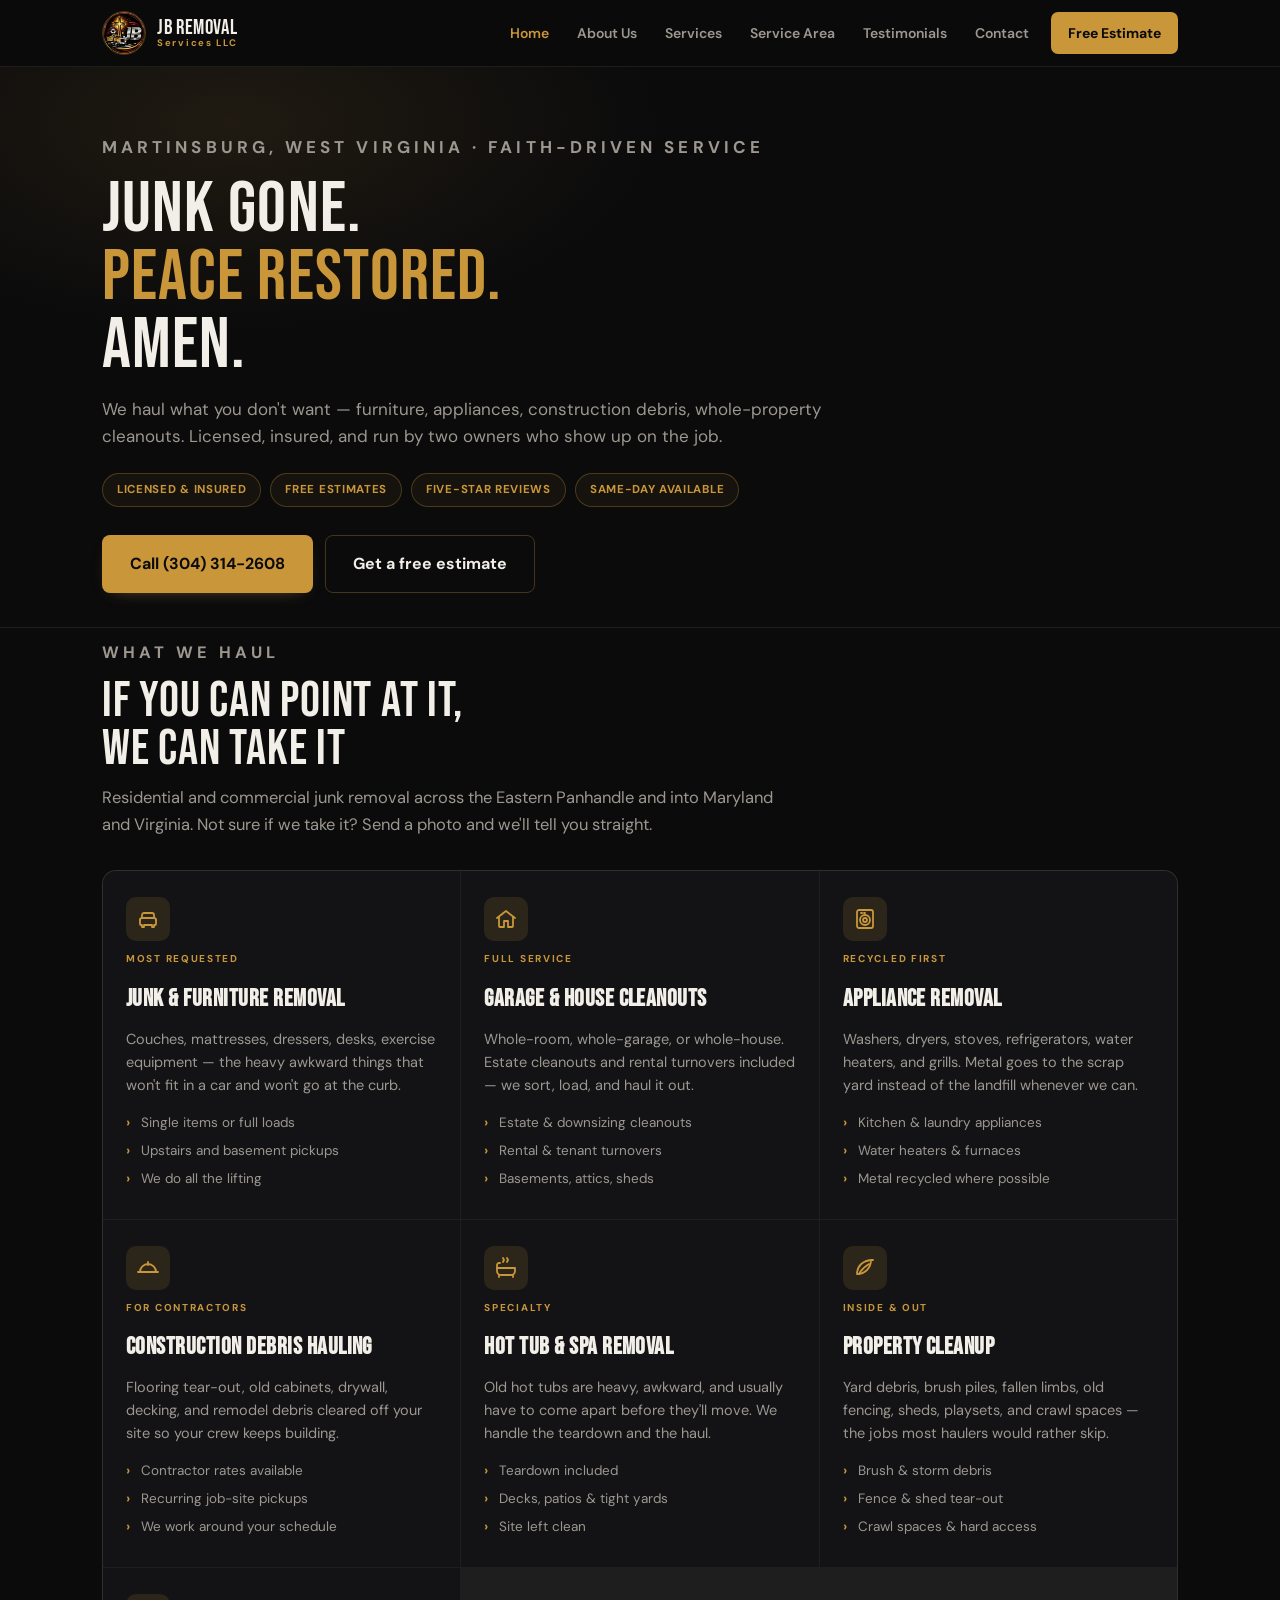
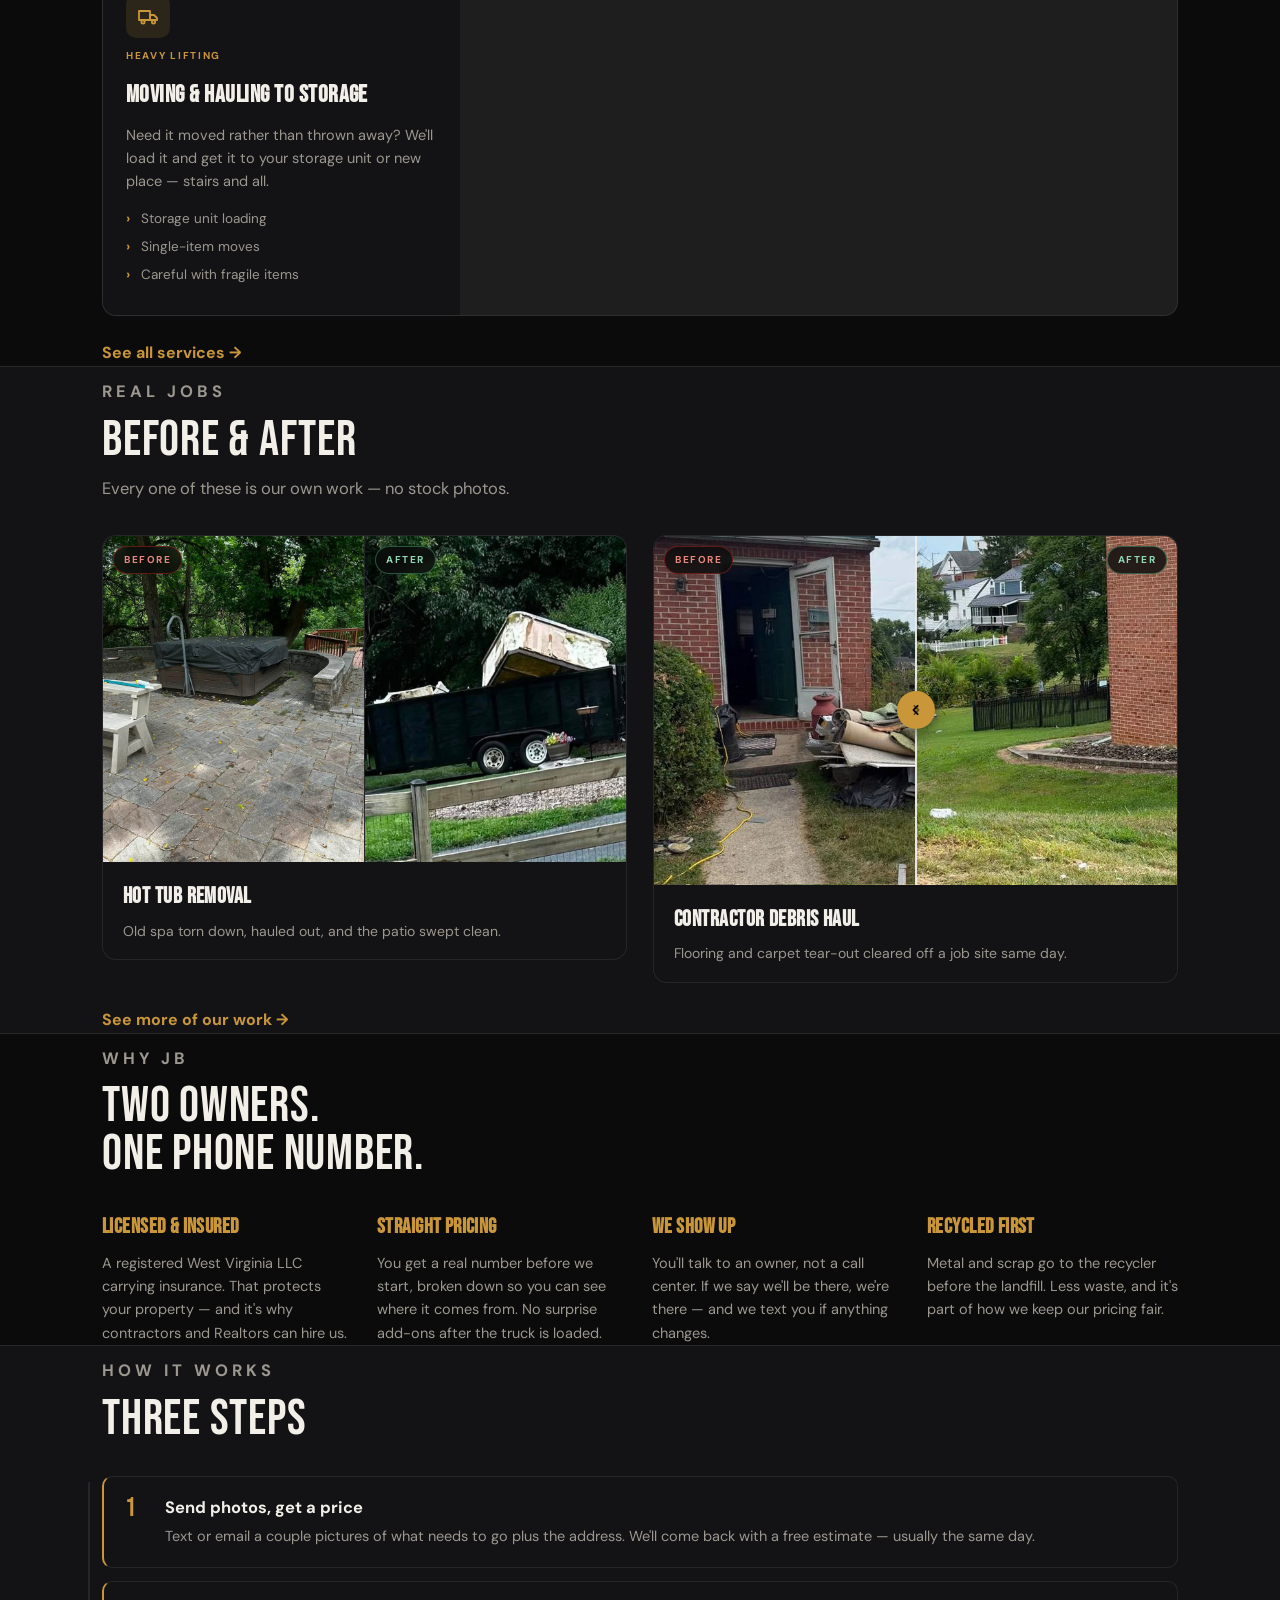
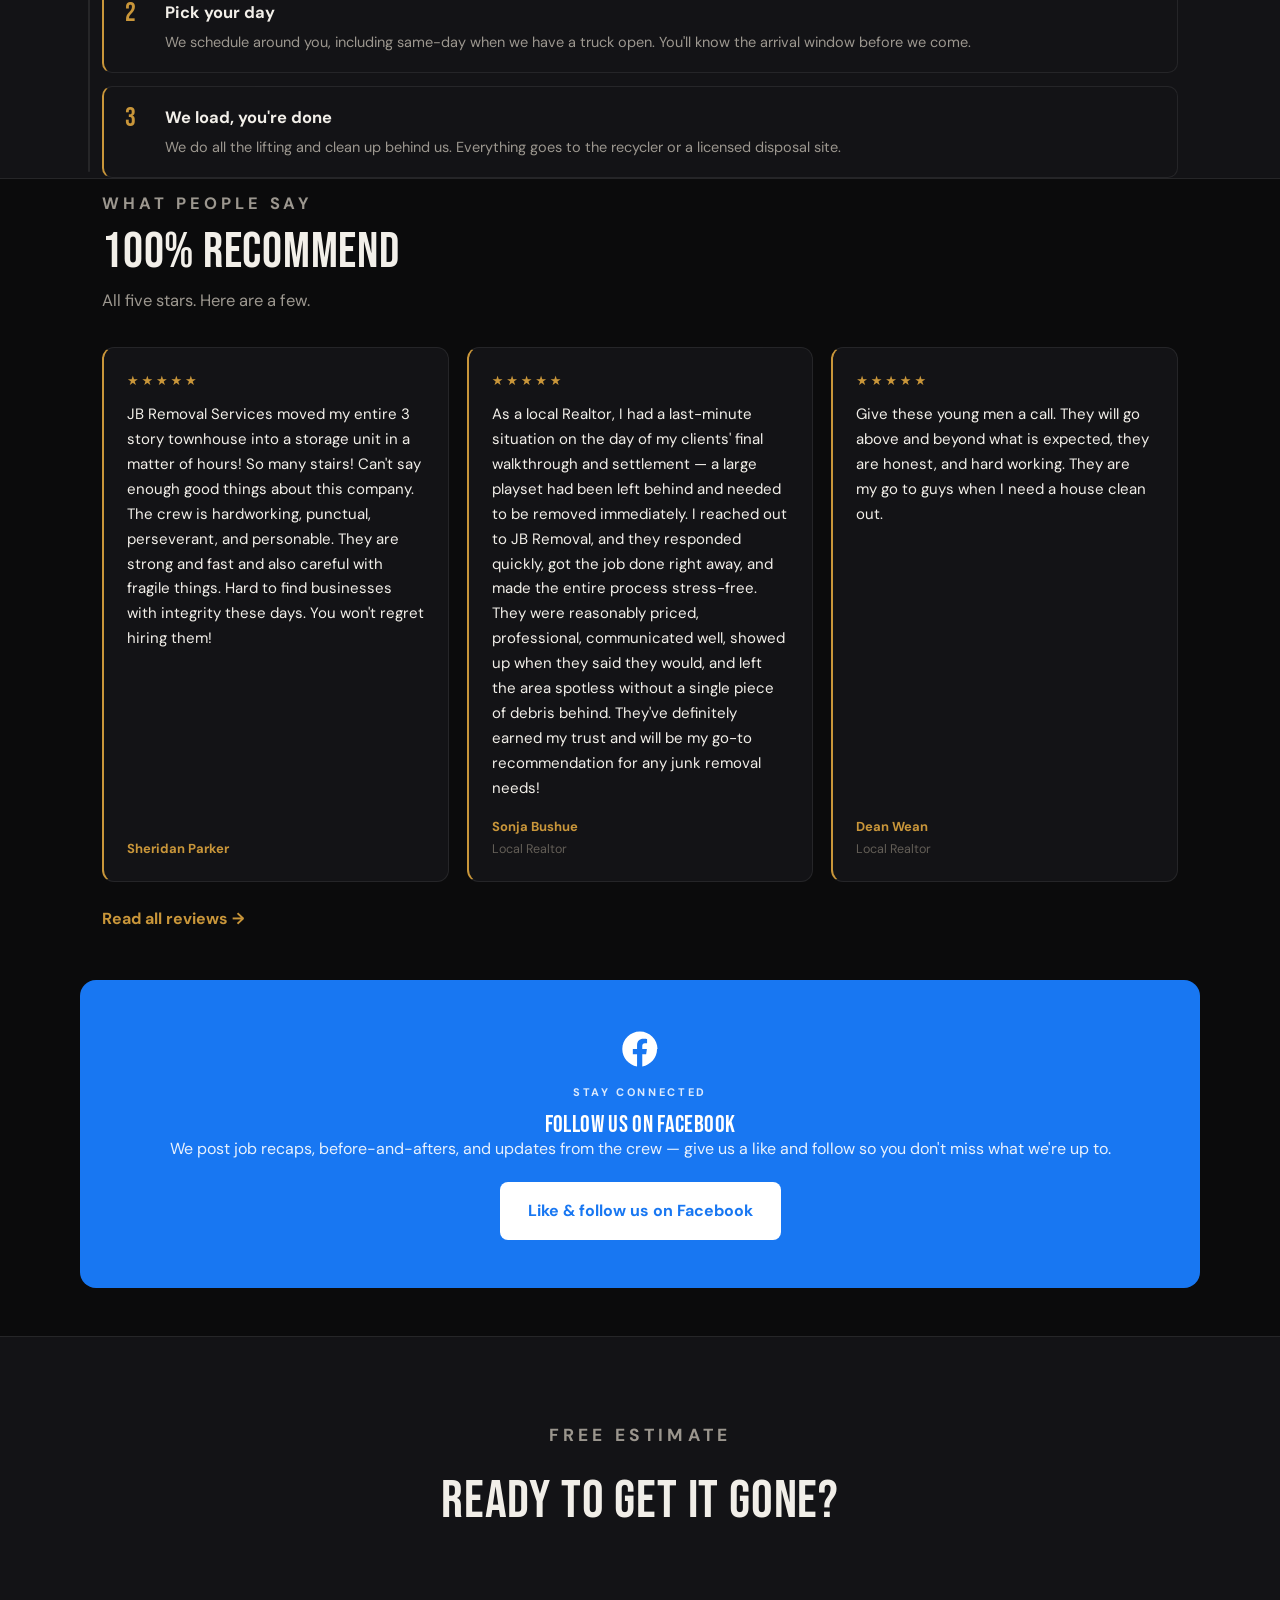
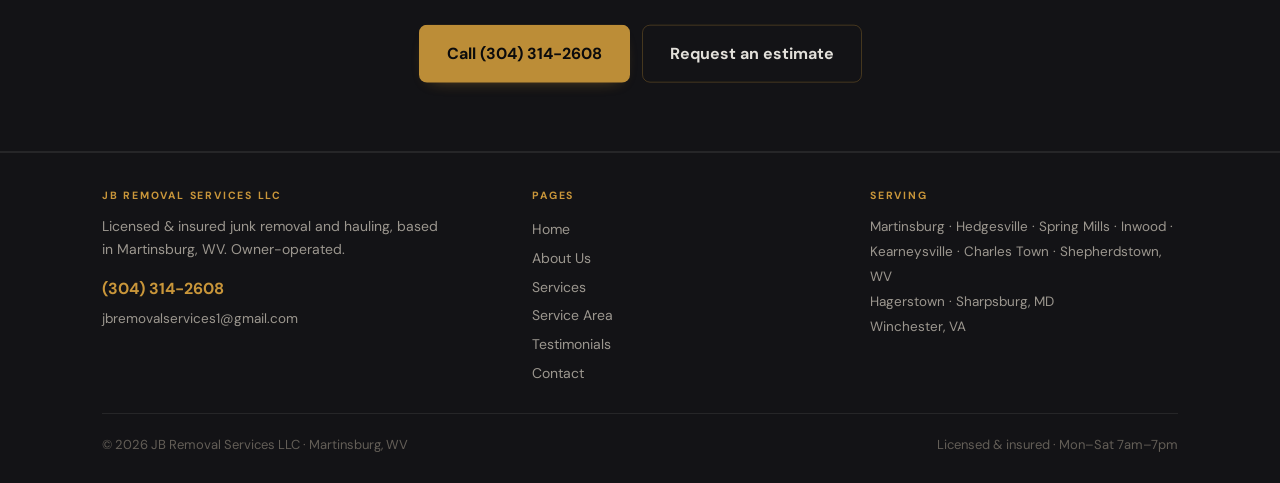
==== commit b5a87f40: "Add files via upload" ====
--- a/index.html
+++ b/index.html
@@ -19,6 +19,13 @@
 <link rel="preconnect" href="https://fonts.gstatic.com" crossorigin>
 <link href="https://fonts.googleapis.com/css2?family=Bebas+Neue&family=DM+Sans:wght@400;500;600;700&display=swap" rel="stylesheet">
 <link rel="stylesheet" href="style.css">
+<script>
+/* Motion failsafe: apply the hide-then-reveal guard only when JS + motion are
+   available; auto-remove it if scripts fail so content never stays hidden. */
+(function(){var d=document.documentElement;
+var r=window.matchMedia&&window.matchMedia('(prefers-reduced-motion: reduce)').matches;
+if(!r){d.classList.add('anim');setTimeout(function(){if(!window.__jbAnimReady)d.classList.remove('anim');},2500);}})();
+</script>
 <script type="application/ld+json">
 {
   "@context": "https://schema.org",
@@ -210,7 +217,7 @@
           <p>Old spa torn down, hauled out, and the patio swept clean.</p>
         </div>
       </article>
-      <article class="ba">
+      <article class="ba" data-ba-slider>
         <div class="ba-imgs">
           <figure class="ba-fig before">
             <img src="construction-debris-before.jpg" alt="Contractor debris haul before — JB Removal Services, Martinsburg WV" width="760" height="950" loading="lazy">
@@ -361,5 +368,8 @@
 <script>
   document.getElementById('yr').textContent=new Date().getFullYear();
 </script>
+<script src="gsap.min.js"></script>
+<script src="ScrollTrigger.min.js"></script>
+<script src="animations.js"></script>
 </body>
 </html>
--- a/style.css
+++ b/style.css
@@ -174,3 +174,76 @@
 
 :focus-visible{outline:2px solid var(--gold);outline-offset:2px}
 @media(prefers-reduced-motion:reduce){*{transition:none!important;scroll-behavior:auto}}
+
+/* ============================================================
+   MOTION LAYER  (added for GSAP/ScrollTrigger enhancements)
+   All initial-hidden states are gated behind html.anim, which is
+   added by an inline <head> script only when JS runs AND the user
+   has not requested reduced motion. A 2.5s failsafe removes it if
+   scripts fail, so content is never permanently hidden. Raw HTML
+   (no JS) and reduced-motion users see everything, unanimated.
+   ============================================================ */
+
+/* --- pre-hide only the elements the motion layer actually animates --- */
+html.anim .phead .eyebrow,
+html.anim .phead h1,
+html.anim .phead .wrap > p:not(.eyebrow),
+html.anim .phead .trust .chip,
+html.anim .phead .cta-row > *,
+html.anim .sec-head,
+html.anim .svc,
+html.anim .value,
+html.anim .rev,
+html.anim .ba,
+html.anim .town,
+html.anim .steps .step,
+html.anim .final .eyebrow,
+html.anim .final h2,
+html.anim .final p,
+html.anim .final .cta-row,
+html.anim .two-col > *,
+html.anim .contact-grid > *{opacity:0}
+
+/* headline split into per-line blocks (fade-up, no clipping) */
+.phead h1 .l-line{display:block}
+
+/* --- three-step connecting rail / scroll progress indicator --- */
+.steps{position:relative}
+.steps-rail{position:absolute;left:-14px;top:6px;bottom:6px;width:2px;
+  background:var(--line);border-radius:2px;overflow:hidden}
+.steps-rail-fill{position:absolute;inset:0;transform:scaleY(0);transform-origin:top center;
+  background:linear-gradient(180deg,var(--gold),var(--gold-lt))}
+@media(max-width:560px){.steps-rail{left:-12px}}
+
+/* --- interactive before/after slider (progressive enhancement) --- */
+.ba-grid{align-items:start}
+.ba-slider{position:relative;overflow:hidden;aspect-ratio:3/2;background:var(--ink);
+  --pos:50%;cursor:ew-resize;touch-action:pan-y;-webkit-user-select:none;user-select:none}
+.ba-slider img{position:absolute;inset:0;width:100%;height:100%;object-fit:cover;
+  pointer-events:none;-webkit-user-drag:none;user-select:none}
+.ba-slider .ba-reveal{clip-path:inset(0 calc(100% - var(--pos)) 0 0)}
+.ba-slider .ba-label{position:absolute;top:10px;font-size:10px;font-weight:700;
+  letter-spacing:.15em;text-transform:uppercase;padding:5px 10px;border-radius:100px;
+  background:rgba(11,11,12,.82);backdrop-filter:blur(4px);pointer-events:none;z-index:3}
+.ba-slider .ba-label-before{left:10px;color:#E8877F;border:1px solid rgba(180,39,31,.5)}
+.ba-slider .ba-label-after{right:10px;color:#8FD9B4;border:1px solid rgba(76,175,125,.45)}
+.ba-slider .ba-handle{position:absolute;top:0;bottom:0;left:var(--pos);width:2px;
+  background:rgba(242,239,233,.92);transform:translateX(-1px);z-index:2;pointer-events:none}
+.ba-slider .ba-grip{position:absolute;top:50%;left:50%;transform:translate(-50%,-50%);
+  width:38px;height:38px;border-radius:50%;background:var(--gold);color:#0B0B0C;
+  display:flex;align-items:center;justify-content:center;box-shadow:0 4px 14px rgba(0,0,0,.5)}
+.ba-slider:focus-visible{outline:2px solid var(--gold);outline-offset:2px}
+
+/* --- subtle hover interactions (transform/shadow/border only — no reflow) --- */
+.svc{transition:background .2s ease,box-shadow .2s ease}
+.svc:hover{background:var(--slate);box-shadow:inset 0 0 0 1px var(--line-gold)}
+.svc-icon{transition:transform .25s ease,background .25s ease}
+.svc:hover .svc-icon{transform:translateY(-2px) scale(1.06);background:rgba(201,150,58,.2)}
+.value{transition:transform .2s ease}
+.value:hover{transform:translateY(-3px)}
+.rev{transition:transform .2s ease,box-shadow .2s ease}
+.rev:hover{transform:translateY(-3px);box-shadow:0 14px 32px -22px rgba(0,0,0,.75)}
+.ba{transition:transform .2s ease,box-shadow .2s ease}
+.ba:hover{transform:translateY(-3px);box-shadow:0 18px 42px -24px rgba(0,0,0,.8)}
+.btn-gold{box-shadow:0 6px 18px -12px rgba(201,150,58,.75)}
+.btn-gold:hover{box-shadow:0 10px 24px -10px rgba(201,150,58,.85)}
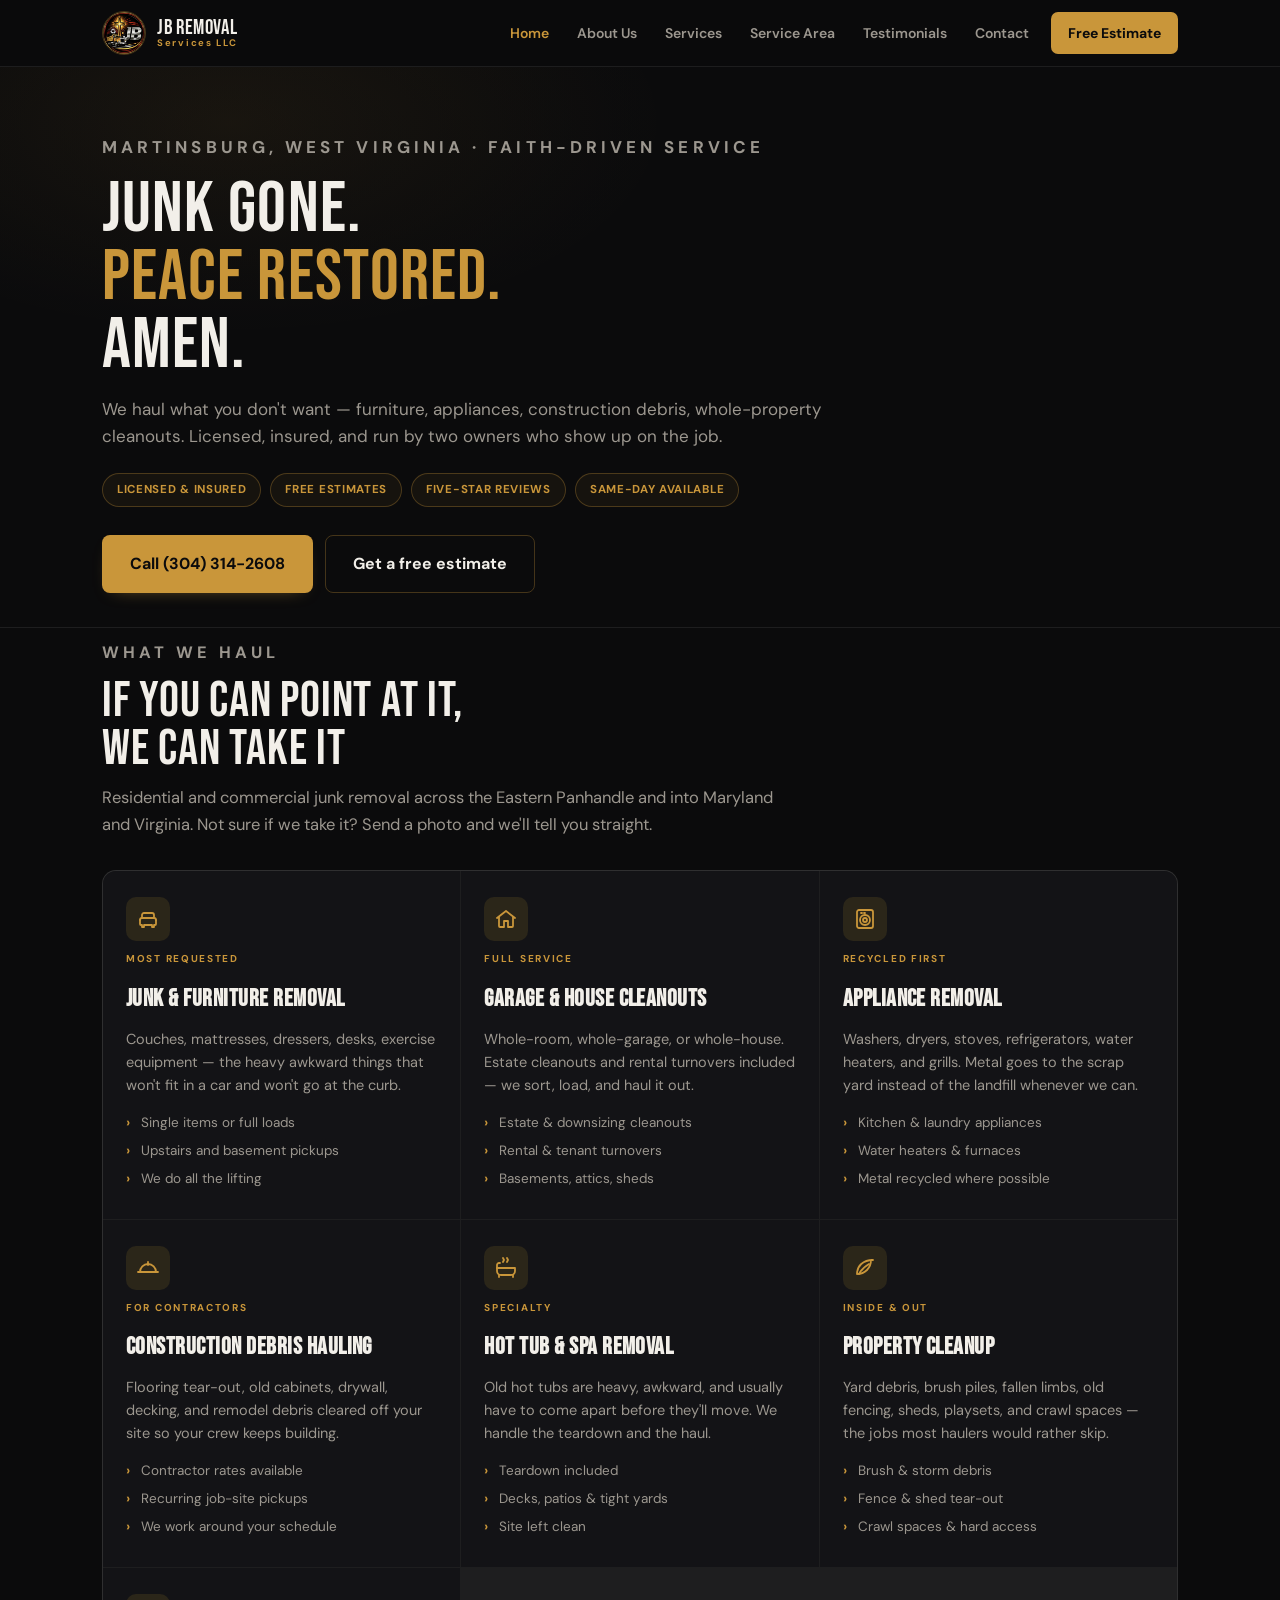
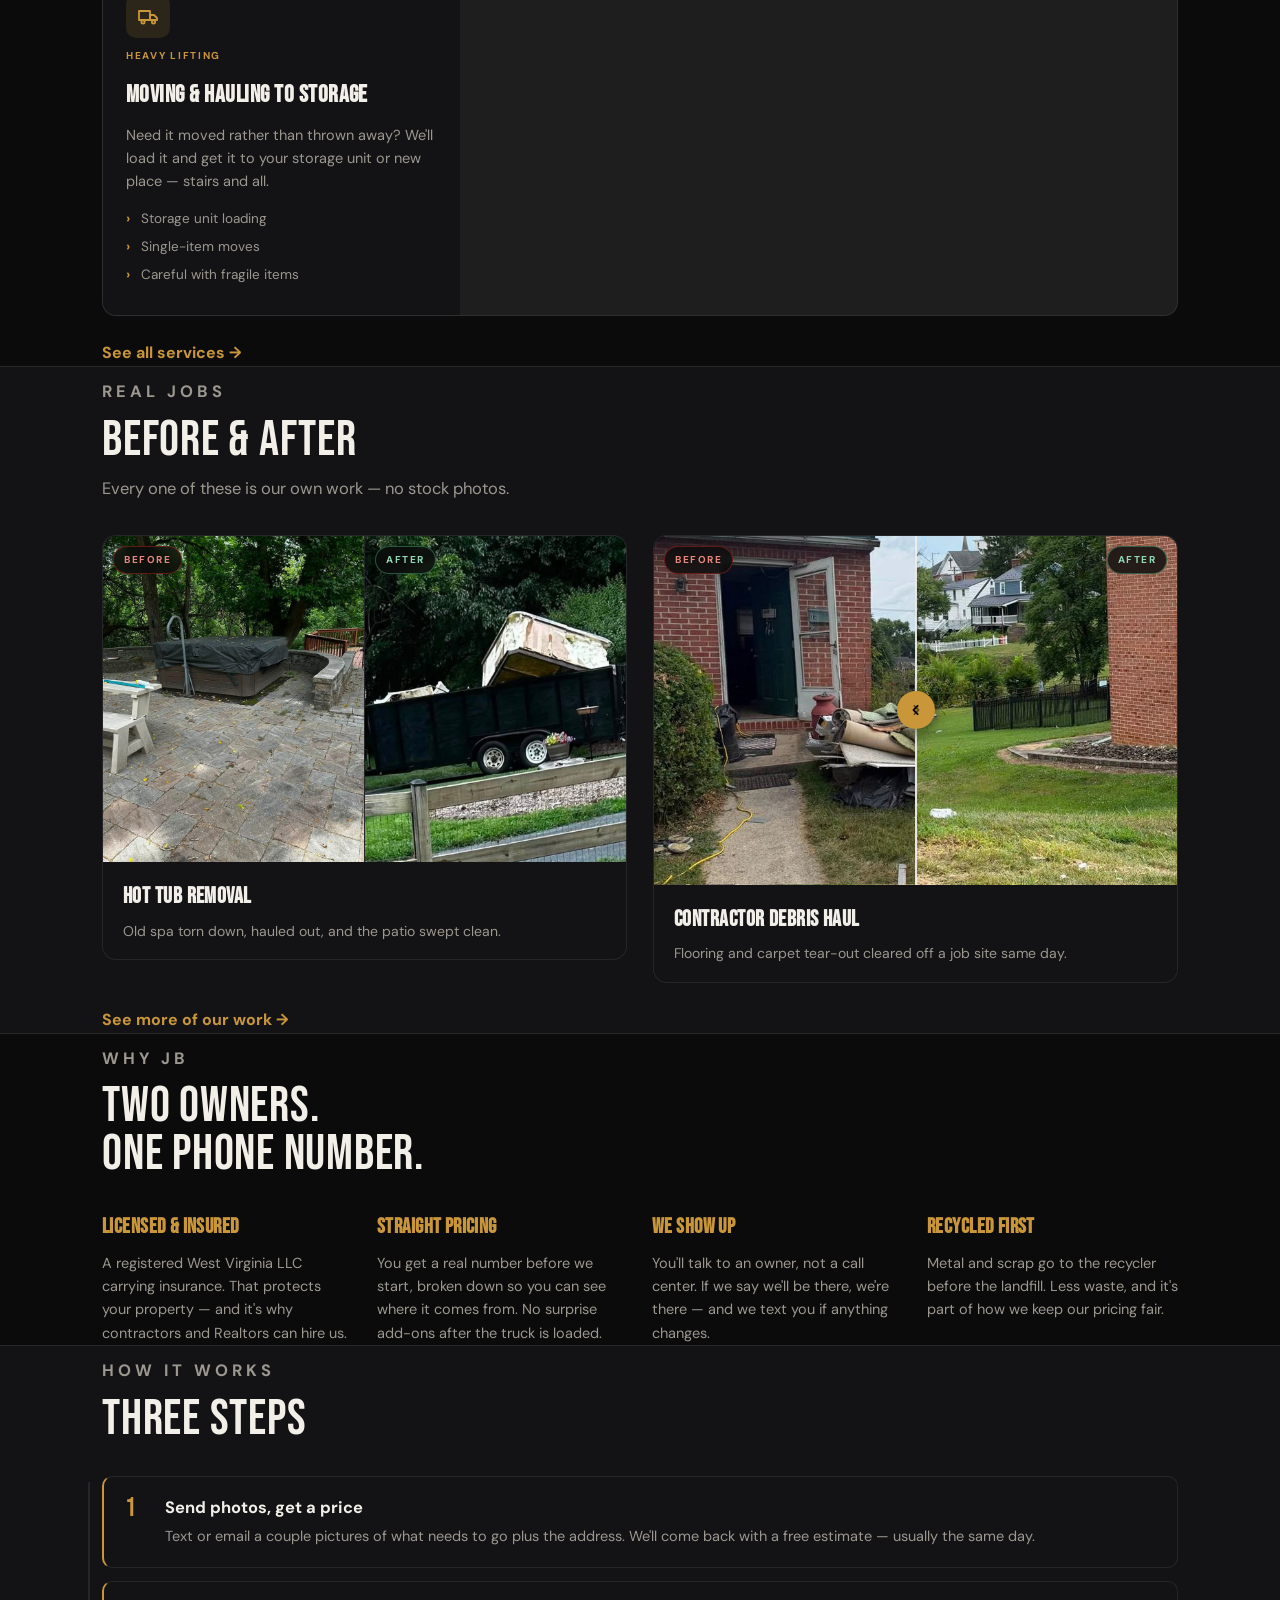
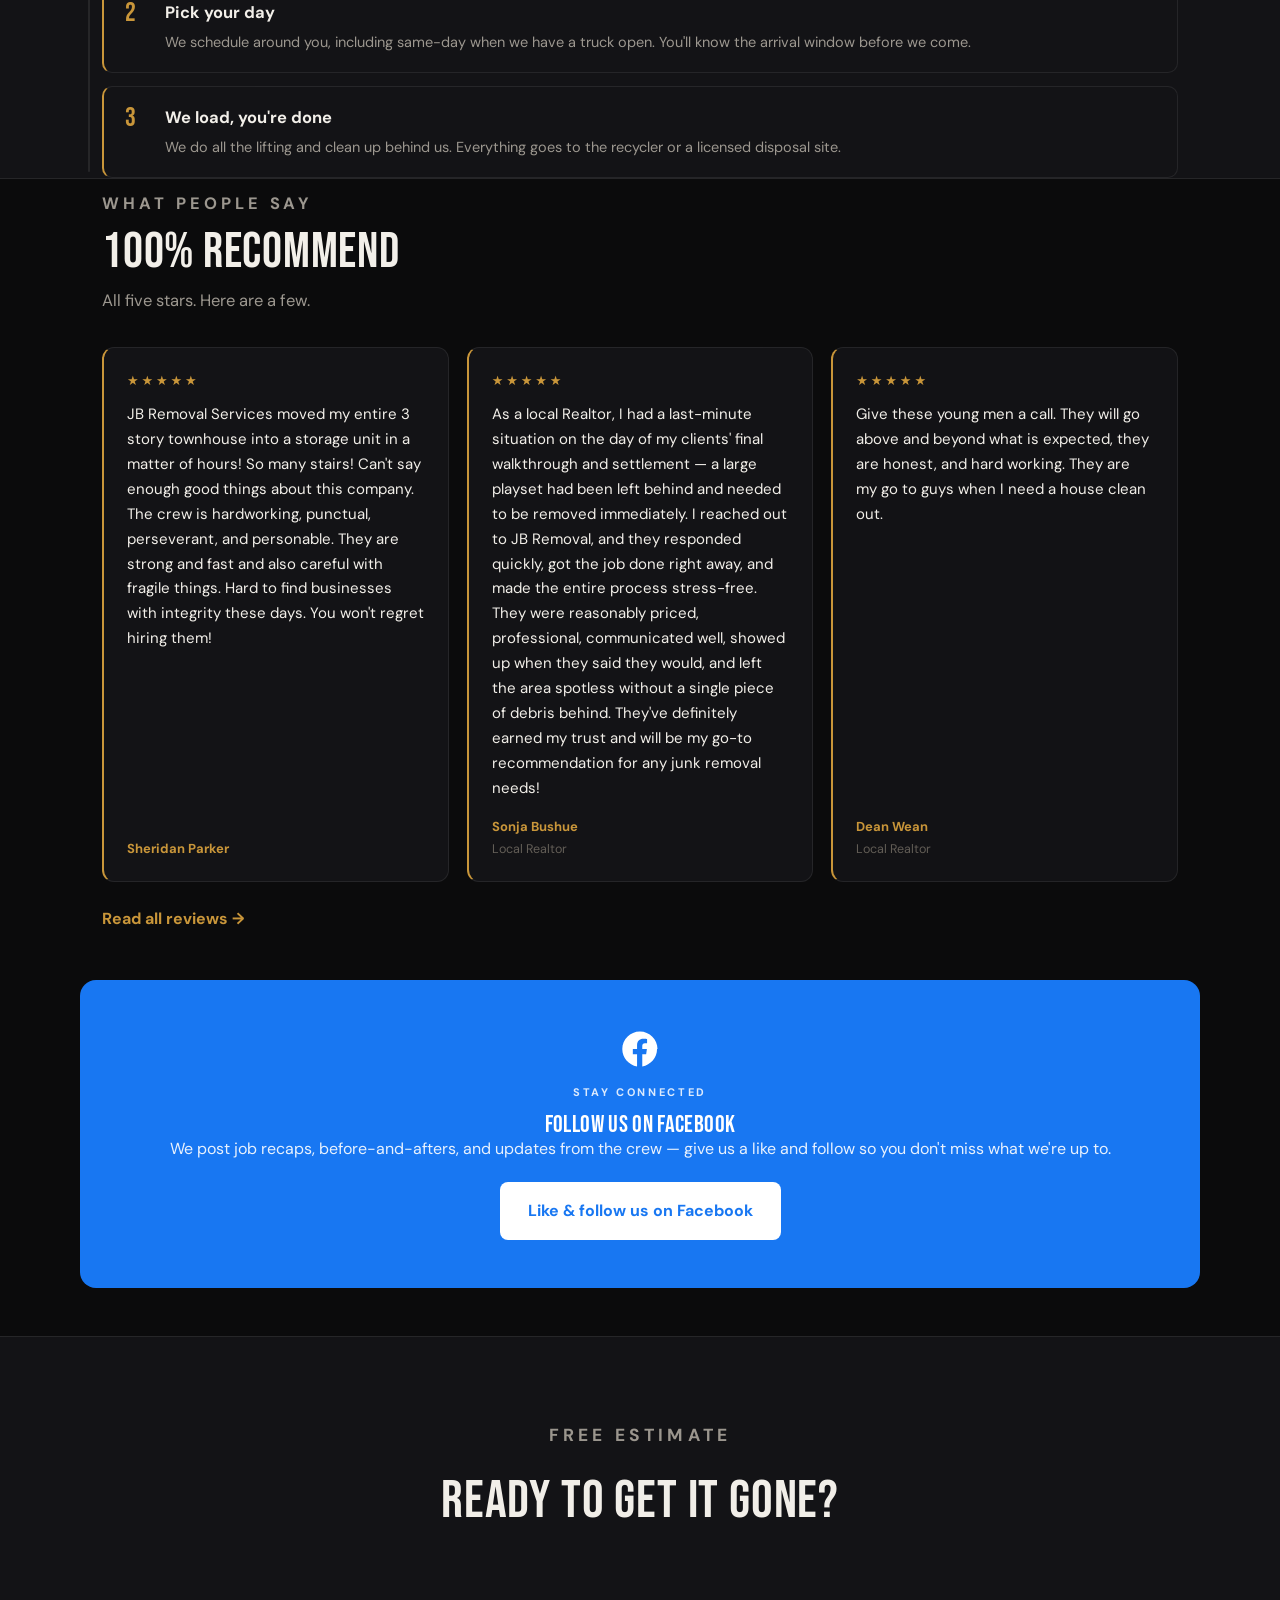
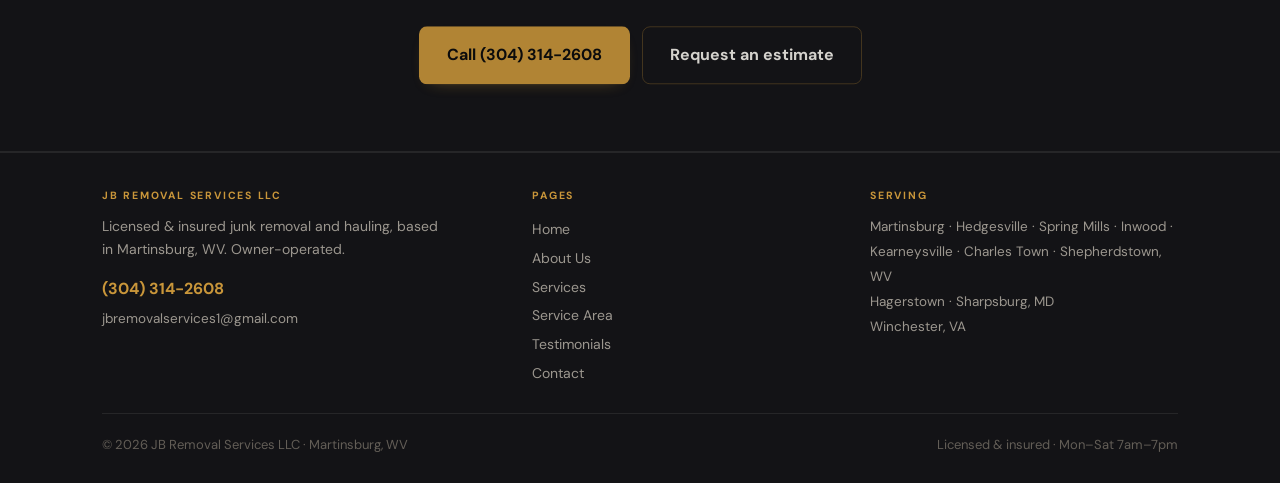
==== commit cd12f744: "Add files via upload" ====
--- a/index.html
+++ b/index.html
@@ -108,7 +108,10 @@
   </div>
 </header>
 <main>
-  <div class="phead">
+  <div class="phead has-video">
+    <video class="phead-video" autoplay muted loop playsinline preload="metadata" aria-hidden="true">
+      <source src="hero.mp4" type="video/mp4">
+    </video>
     <div class="wrap">
       <p class="eyebrow">Martinsburg, West Virginia &middot; Faith-driven service</p>
       <h1 class="display">Junk gone.<br><span style="color:var(--gold)">Peace restored.</span><br>Amen.</h1>
--- a/style.css
+++ b/style.css
@@ -57,10 +57,14 @@
 
 /* ---------- page header ---------- */
 .phead{padding:52px 0 34px;border-bottom:1px solid var(--line);position:relative;overflow:hidden}
-.phead:before{content:"";position:absolute;inset:0;background:radial-gradient(620px 300px at 18% 10%,rgba(201,150,58,.11),transparent 70%)}
-.phead .wrap{position:relative}
+.phead:before{content:"";position:absolute;inset:0;z-index:1;background:radial-gradient(620px 300px at 18% 10%,rgba(201,150,58,.11),transparent 70%)}
+.phead .wrap{position:relative;z-index:2}
 .phead h1{font-size:clamp(38px,7.5vw,72px);margin:14px 0 0}
 .phead p{color:var(--ash);max-width:62ch;margin-top:15px;font-size:17px}
+/* homepage hero background video — scoped to .has-video so other page headers are unchanged */
+.phead.has-video .phead-video{position:absolute;inset:0;width:100%;height:100%;object-fit:cover;z-index:0;opacity:.4;pointer-events:none}
+.phead.has-video:after{content:"";position:absolute;inset:0;z-index:1;background:linear-gradient(180deg,rgba(11,11,12,.30) 0%,rgba(11,11,12,.55) 55%,rgba(11,11,12,.78) 100%)}
+@media(prefers-reduced-motion:reduce){.phead.has-video .phead-video{display:none}}
 
 /* ---------- sections ---------- */
 section{padding:58px 0}
